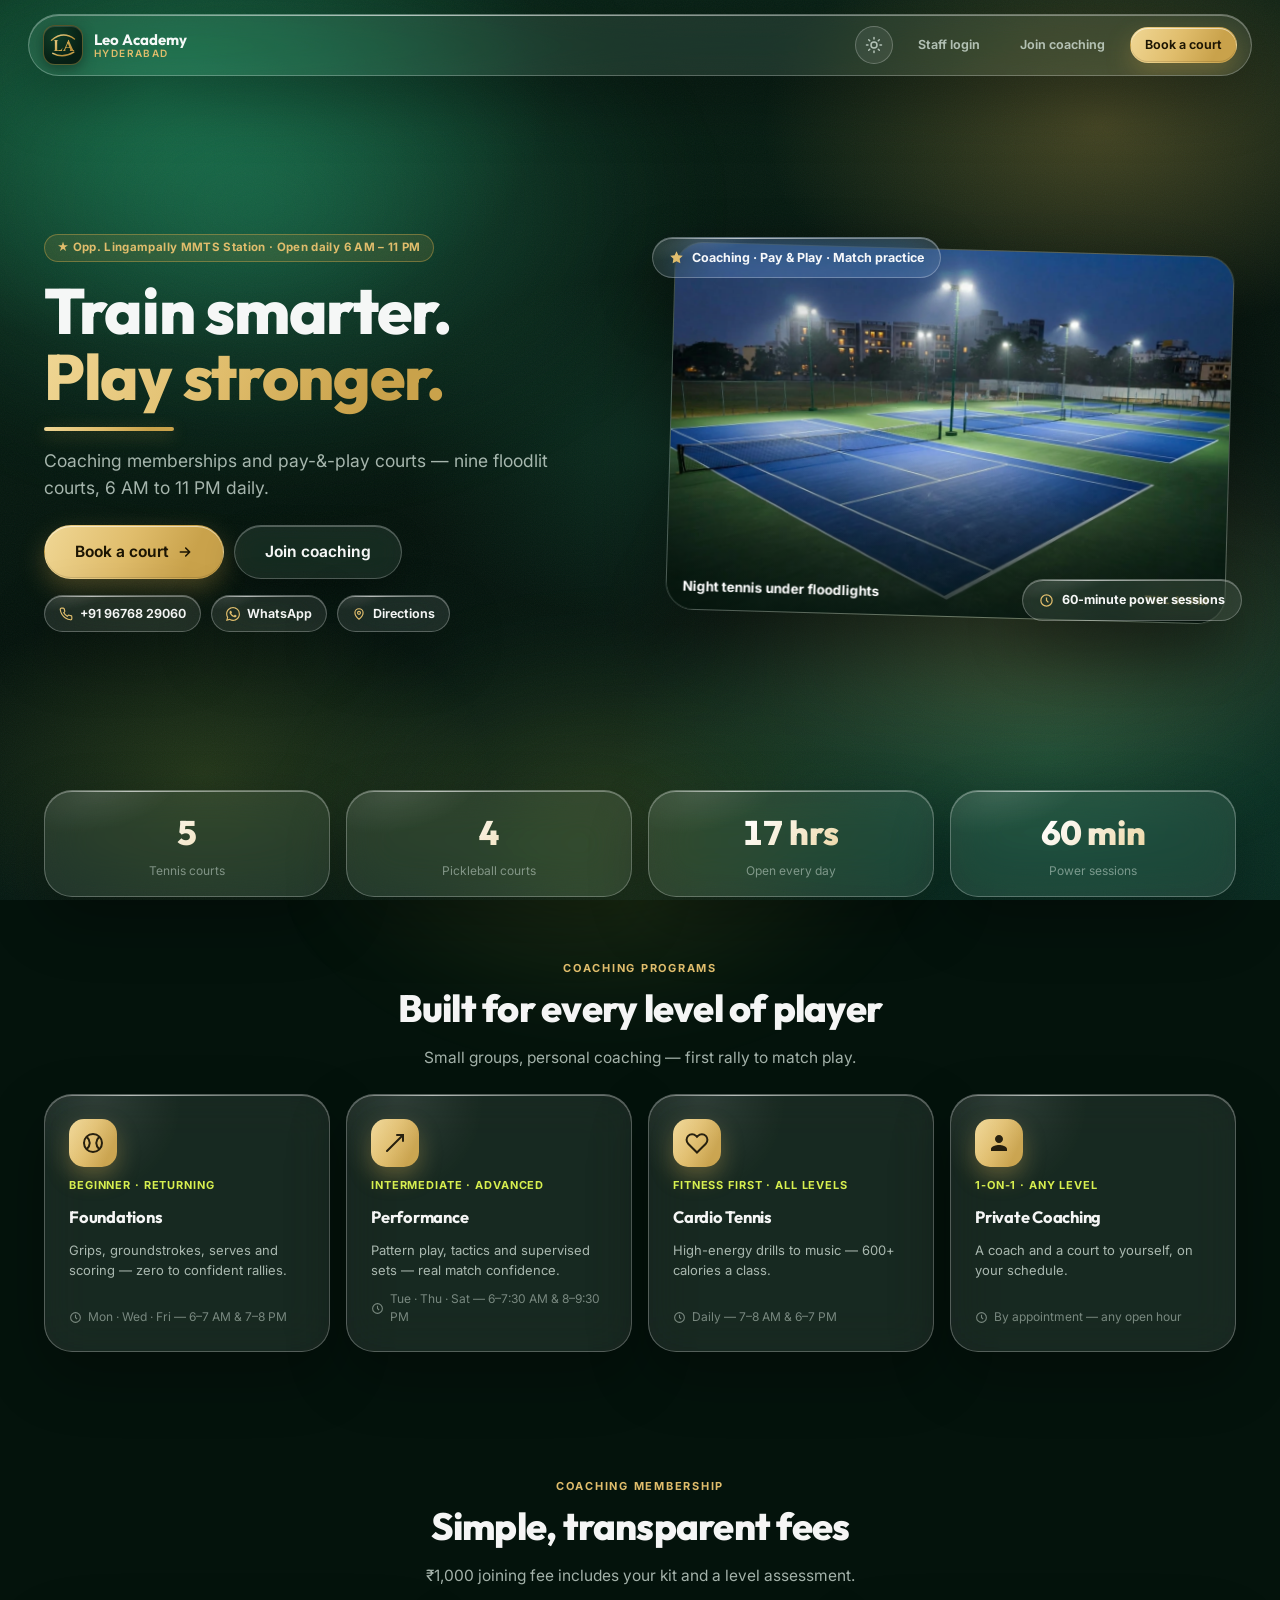
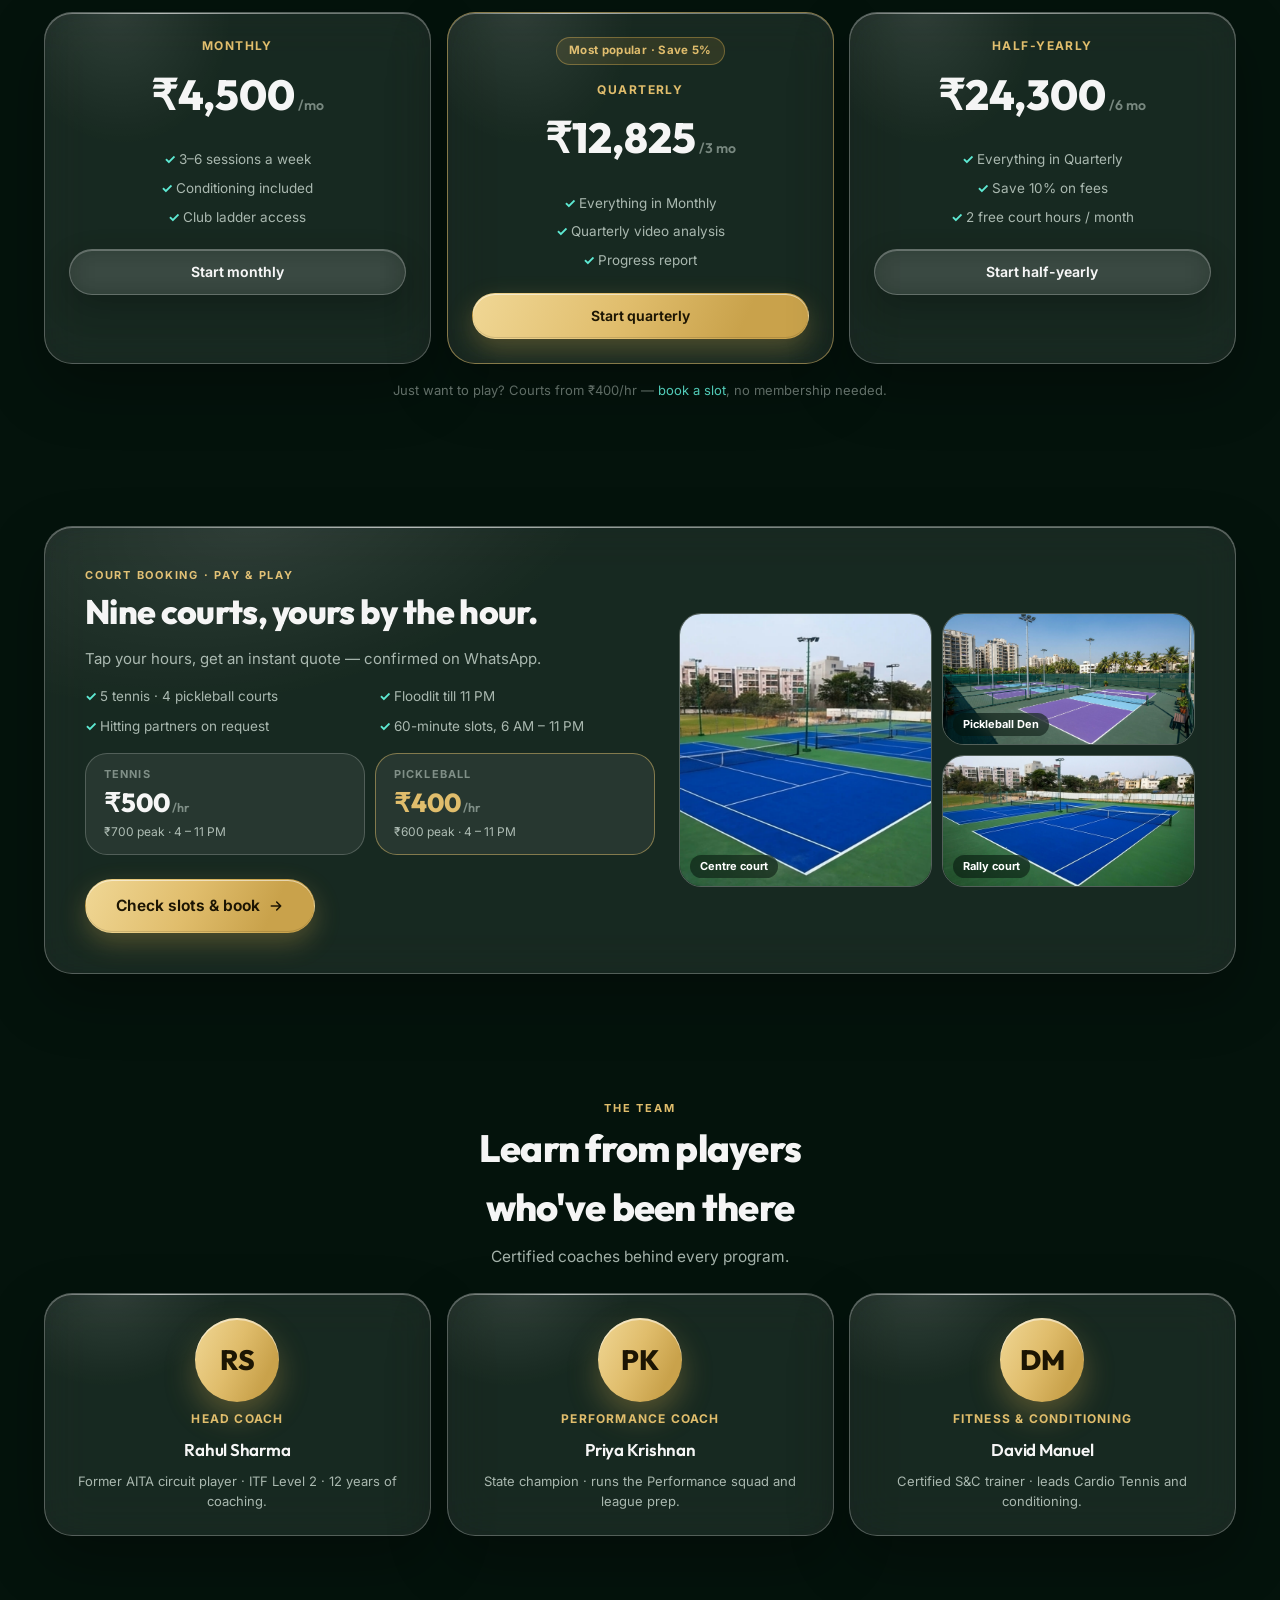
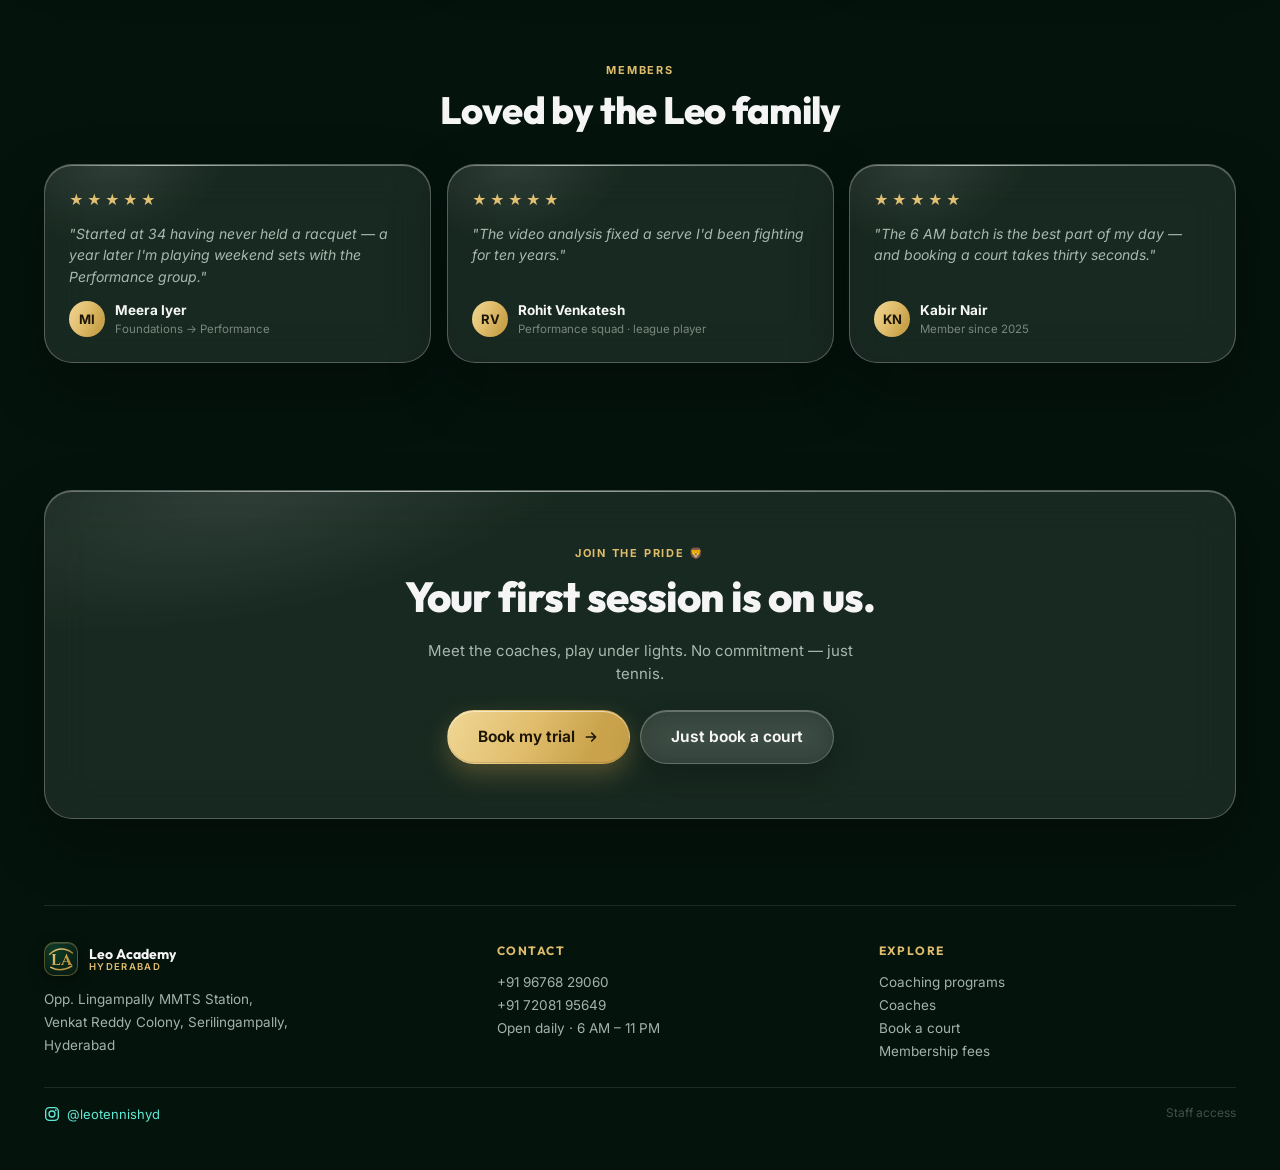
==== index.html @ d70f2a63 "Pay page + table/chip/slot polish + pay links in reminders - NEW pay.html: cross-platform UPI paymen" ====
<!DOCTYPE html>
<html lang="en" data-theme="dark">
<head>
  <meta charset="UTF-8" />
  <meta name="viewport" content="width=device-width, initial-scale=1.0, viewport-fit=cover" />
  <meta name="theme-color" content="#04130c" />
  <title>Leo Academy — Hyderabad | Coaching &amp; Court Booking</title>
  <meta name="description" content="Leo Academy, opposite Lingampally MMTS Station, Hyderabad. Professional coaching, five floodlit tennis courts and four pickleball courts bookable by the hour, open 6 AM to 11 PM daily." />
  <meta property="og:title" content="Leo Academy — Hyderabad" />
  <meta property="og:description" content="Train smarter. Play stronger. Coaching programs and courts by the hour, 6 AM – 11 PM daily." />
  <meta property="og:type" content="website" />
  <meta property="og:image" content="assets/img/courts/court-night.jpg" />
  <link rel="icon" type="image/svg+xml" href="assets/img/favicon.svg" />
  <link rel="preconnect" href="https://fonts.googleapis.com" />
  <link rel="preconnect" href="https://fonts.gstatic.com" crossorigin />
  <link href="https://fonts.googleapis.com/css2?family=Outfit:wght@500;600;700;800&family=Inter:wght@400;500;600;700&family=Cinzel:wght@700&display=swap" rel="stylesheet" />
  <link rel="stylesheet" href="assets/css/glass.css?v=30" />
  <script>
    document.documentElement.dataset.theme = localStorage.getItem("lt-theme") || "dark";
    document.documentElement.classList.add("lt-js");
    if (!matchMedia("(prefers-reduced-motion: reduce)").matches) document.documentElement.classList.add("bwl-loading");
  </script>
  <style>
    .lp { max-width: var(--page-max); margin: 0 auto; padding: 0 var(--gap-4); }

    /* hero */
    .hero { position: relative; display: grid; grid-template-columns: 1.02fr .98fr; gap: var(--gap-4); align-items: center; min-height: 86vh; padding-top: calc(var(--nav-h) + 20px); }
    .hero h1 { font-size: clamp(38px, 5.4vw, 64px); line-height: 1.04; font-weight: 800; letter-spacing: -.02em; }
    .hero h1 .grad { background: var(--gold-grad); -webkit-background-clip: text; background-clip: text; -webkit-text-fill-color: transparent; }
    .hero .lede { color: var(--ink-mid); font-size: clamp(15px, 1.7vw, 17.5px); max-width: 50ch; margin-top: var(--gap-3); }
    .hero-cta { display: flex; gap: var(--gap-2); flex-wrap: wrap; margin-top: var(--gap-4); }
    /* one-tap contact — the venue's number must never be a footer-only affair */
    .hero-contact { display: flex; gap: 10px; flex-wrap: wrap; margin-top: var(--gap-3); }
    .hero-contact .qc { display: inline-flex; align-items: center; gap: 7px; padding: 8px 14px; border-radius: 99px;
      font-size: 12.5px; font-weight: 650; color: var(--ink-hi); }
    .hero-contact .qc svg { width: 14px; height: 14px; color: var(--tx-gold); flex: none; }
    .hero-contact .qc:hover { color: var(--tx-gold); }
    .gold-rule { height: 4px; width: 130px; border-radius: 99px; margin-top: var(--gap-3); background: var(--gold-grad); box-shadow: 0 4px 16px rgba(201,162,75,.4); }

    /* hero photo card */
    .hero > * { min-width: 0; } /* grid items must be allowed to shrink */
    .hero-art { position: relative; display: grid; place-items: center; padding: 20px 0; max-width: 100%; }
    .hero-art .frame { position: relative; width: min(560px, 100%); border-radius: var(--r-xl); overflow: hidden;
      border: 1px solid var(--glass-border); box-shadow: 0 40px 90px rgba(0,0,0,.5), inset 0 1px 0 rgba(255,255,255,.3);
      transform: rotate(1.6deg); animation: floaty 8s ease-in-out infinite; }
    .hero-art .frame img { display: block; width: 100%; aspect-ratio: 16/10.5; object-fit: cover; }
    .hero-art .frame::after { content: ""; position: absolute; inset: 0;
      background: linear-gradient(180deg, rgba(4,19,12,0) 55%, rgba(4,19,12,.72)); pointer-events: none; }
    .hero-art .frame .cap { position: absolute; left: 16px; right: 16px; bottom: 12px; z-index: 1;
      display: flex; justify-content: space-between; gap: 10px; align-items: baseline; }
    .hero-art .frame .cap strong { color: #fff; font-size: 13.5px; }
    .hero-art .frame .cap span { color: rgba(224,189,108,.95); font-size: 11px; font-weight: 700; letter-spacing: .08em; text-transform: uppercase; }
    .hero-art .chiplet { position: absolute; padding: 10px 16px; border-radius: var(--r-pill); font-size: 12.5px; font-weight: 700; color: var(--ink-hi);
      display: flex; align-items: center; gap: 8px; animation: floaty 7s ease-in-out infinite; z-index: 2; }
    .hero-art .chiplet svg { width: 15px; height: 15px; color: var(--tx-gold); flex: none; }
    .hero-art .c1 { top: 2%; left: -2%; animation-delay: -2s; }
    .hero-art .c2 { bottom: 4%; right: -1%; animation-delay: -4.5s; }
    @keyframes floaty { 0%,100% { transform: translateY(0) rotate(1.6deg); } 50% { transform: translateY(-14px) rotate(1.6deg); } }
    .hero-art .chiplet { animation-name: floaty-chip; }
    @keyframes floaty-chip { 0%,100% { transform: translateY(0); } 50% { transform: translateY(-12px); } }


    /* ball-wave load, "window + stream": the page becomes a viewport-sized
       clipping window whose bottom edge rides the wave front, while the
       document pours through it footer-first (JS-driven, no keyframes) */
    .bwl-video { position: fixed; inset: 0; width: 100%; height: 100%; object-fit: cover; z-index: 0; }
    .bwl-page { position: relative; z-index: 1; background: var(--forest-950); }
    :root[data-theme="light"] .bwl-page { background: #dcead9; }
    html:not(.bwl-loading) .bwl-video { display: none; }
    /* the veil is an EXACT copy of the page's ambient gradient (.lt-bg),
       drawn in the same viewport box, that deepens over the whole meltdown —
       so what's behind the fade band converges to the page's real background
       (bright glows included) long before the edge arrives, and the final
       reveal changes nothing the eye can catch */
    .bwl-tint { position: fixed; inset: 0; z-index: 0; pointer-events: none; opacity: 0;
      background:
        radial-gradient(46% 42% at 12% 10%, rgba(24, 130, 84, 0.55), transparent 68%),
        radial-gradient(40% 36% at 86% 14%, rgba(201, 162, 75, 0.32), transparent 66%),
        radial-gradient(48% 44% at 82% 84%, rgba(16, 100, 70, 0.5), transparent 70%),
        radial-gradient(34% 30% at 16% 86%, rgba(215, 239, 79, 0.14), transparent 66%),
        radial-gradient(30% 28% at 52% 50%, rgba(52, 211, 153, 0.14), transparent 70%),
        linear-gradient(165deg, #082517 0%, #04130c 52%, #07211a 100%); }
    :root[data-theme="light"] .bwl-tint {
      background:
        radial-gradient(46% 42% at 12% 10%, rgba(88, 190, 130, 0.55), transparent 68%),
        radial-gradient(40% 36% at 86% 14%, rgba(240, 205, 120, 0.6), transparent 66%),
        radial-gradient(48% 44% at 82% 84%, rgba(120, 200, 150, 0.5), transparent 70%),
        radial-gradient(38% 34% at 16% 86%, rgba(224, 240, 130, 0.45), transparent 66%),
        linear-gradient(165deg, #d8ecd4 0%, #e4efdc 45%, #d5e9d8 100%); }
    html:not(.bwl-loading) .bwl-tint { display: none; }
    /* scroll lock without layout shift: the clamped window is exactly
       viewport-height so there is nothing to scroll, and overflow-y:scroll
       keeps the scrollbar track (and its width) present throughout — the
       page cannot shift left when scrolling unlocks */
    html.bwl-loading { overflow-y: scroll; }
    html.bwl-loading body { overflow: visible; }
    /* the mask is a STATIC double-height gradient: its lower half carries the
       fade band, its upper half is solid. Healing = sliding mask-position
       (GPU-composited, never re-rasterized), so the melt cannot glitch or
       flash while the band brightens. */
    html.bwl-loading .bwl-page {
      height: 100vh; height: 100svh;
      overflow: hidden;
      will-change: transform;
      transform-origin: 50% 0;
      -webkit-mask-image: linear-gradient(to bottom, #000 0%, #000 89%, transparent 100%);
      mask-image: linear-gradient(to bottom, #000 0%, #000 89%, transparent 100%);
      -webkit-mask-size: 100% 200%;
      mask-size: 100% 200%;
      -webkit-mask-position: 0 100%;
      mask-position: 0 100%;
      -webkit-mask-repeat: no-repeat;
      mask-repeat: no-repeat;
    }
    html.bwl-loading .bwl-inner { will-change: transform; }
    /* the ambient gradient rides inside the window (not the stream) so it is
       viewport-sized during the ride and pixel-identical after settle */
    html.bwl-loading .lt-bg { position: absolute; inset: 0; }

    /* fact strip (in hero flow) */
    .facts { display: grid; grid-template-columns: repeat(4, 1fr); gap: var(--gap-3); margin-top: var(--gap-3); }
    .fact { text-align: center; padding: var(--gap-3); }
    .fact .v { font-family: var(--font-display); font-weight: 800; font-size: clamp(24px, 3vw, 34px);
      background: var(--stat-grad); -webkit-background-clip: text; background-clip: text; -webkit-text-fill-color: transparent; }
    .fact .l { font-size: 12px; color: var(--ink-low); margin-top: 2px; }

    /* sections */
    .sec { padding: clamp(44px, 7vh, 84px) 0; }
    .sec-h { text-align: center; max-width: 62ch; margin: 0 auto var(--gap-4); }
    .sec-h h2 { font-size: clamp(26px, 3.4vw, 38px); font-weight: 800; letter-spacing: -.02em; }
    .sec-h p { color: var(--ink-mid); font-size: 15.5px; margin-top: 8px; }

    /* programs */
    .prog { display: grid; grid-template-columns: repeat(4, 1fr); gap: var(--gap-3); }
    .prog-c { padding: var(--gap-4); display: flex; flex-direction: column; gap: 10px; }
    .prog-c .ic { width: 48px; height: 48px; border-radius: 15px; display: grid; place-items: center; color: #1c1503;
      background: var(--gold-grad); box-shadow: 0 10px 22px rgba(201,162,75,.35); }
    .prog-c .ic svg { width: 24px; height: 24px; }
    .prog-c h3 { font-size: 16.5px; font-weight: 700; }
    .prog-c .lvl { font-size: 11px; font-weight: 700; letter-spacing: .08em; text-transform: uppercase; color: var(--tx-optic); }
    .prog-c p { font-size: 13px; color: var(--ink-mid); flex: 1; }
    .prog-c .tm { font-size: 12px; color: var(--ink-low); display: flex; align-items: center; gap: 6px; }
    .prog-c .tm svg { width: 13px; height: 13px; flex: none; }

    /* courts band */
    .court-band { padding: clamp(26px, 4vw, 40px); }
    .cb-grid { display: grid; grid-template-columns: 1.05fr .95fr; gap: var(--gap-4); align-items: center; }
    .court-band h2 { font-size: clamp(24px, 3.2vw, 34px); font-weight: 800; letter-spacing: -.02em; }
    .court-band .sub { color: var(--ink-mid); margin-top: 8px; max-width: 52ch; }
    .cb-ticks { list-style: none; margin: var(--gap-3) 0 0; padding: 0; display: grid; grid-template-columns: 1fr 1fr; gap: 9px 18px; font-size: 13.5px; color: var(--ink-mid); }
    .cb-ticks li::before { content: "✓  "; color: var(--tx-green); font-weight: 700; }
    .rate-cards { display: grid; grid-template-columns: 1fr 1fr; gap: var(--gap-2); margin-top: var(--gap-3); }
    .rate-c { padding: 12px 18px; border-radius: var(--r-lg); border: 1px solid var(--tile-border); background: var(--tile-bg); }
    .rate-c .rc-l { font-size: 11px; font-weight: 700; letter-spacing: .1em; text-transform: uppercase; color: var(--ink-low); }
    .rate-c .rc-v { font-family: var(--font-display); font-size: 26px; font-weight: 800; color: var(--ink-hi); }
    .rate-c .rc-v small { font-size: 12.5px; font-weight: 600; color: var(--ink-low); }
    .rate-c .rc-t { font-size: 12px; color: var(--ink-mid); }
    .rate-c.peak { border-color: rgba(224,189,108,.5); }
    .rate-c.peak .rc-v { color: var(--tx-gold); }

    .cb-photos { display: grid; grid-template-columns: 1fr 1fr; grid-auto-rows: 132px; gap: var(--gap-2); }
    .cb-photos a { position: relative; border-radius: var(--r-lg); overflow: hidden; border: 1px solid var(--glass-border); display: block; }
    .cb-photos a img { width: 100%; height: 100%; object-fit: cover; display: block; transform: scale(1.01); transition: transform .6s ease; }
    .cb-photos a:hover img { transform: scale(1.07); }
    .cb-photos a:first-child { grid-row: span 2; }
    .cb-photos a .tag { position: absolute; left: 10px; bottom: 8px; z-index: 1; color: #fff; font-size: 11px; font-weight: 700;
      padding: 3px 10px; border-radius: 99px; background: rgba(4,19,12,.55); -webkit-backdrop-filter: blur(8px); backdrop-filter: blur(8px); }

    /* coaches */
    .coach { display: grid; grid-template-columns: repeat(3, 1fr); gap: var(--gap-3); }
    .coach-c { padding: var(--gap-4); text-align: center; display: flex; flex-direction: column; align-items: center; gap: 8px; }
    .coach-c .avatar { width: 84px; height: 84px; border-radius: 50%; display: grid; place-items: center;
      font-family: var(--font-display); font-size: 28px; font-weight: 800; color: #1c1503;
      background: var(--gold-grad); box-shadow: 0 14px 30px rgba(201,162,75,.35), inset 0 2px 0 rgba(255,255,255,.5); }
    .coach-c h3 { font-size: 17px; }
    .coach-c .role { font-size: 12px; font-weight: 700; letter-spacing: .1em; text-transform: uppercase; color: var(--tx-gold); }
    .coach-c p { font-size: 13px; color: var(--ink-mid); }

    /* member voices */
    .quotes { display: grid; grid-template-columns: repeat(3, 1fr); gap: var(--gap-3); }
    .quote-c { padding: var(--gap-4); display: flex; flex-direction: column; gap: 12px; }
    .quote-c .stars { color: var(--tx-gold); letter-spacing: 3px; font-size: 14px; }
    .quote-c blockquote { margin: 0; font-size: 14px; color: var(--ink-mid); font-style: italic; flex: 1; }
    .quote-c .who { display: flex; align-items: center; gap: 10px; }
    .quote-c .who .av { width: 36px; height: 36px; border-radius: 50%; display: grid; place-items: center; font-size: 13px; font-weight: 700; color: #1c1503; background: var(--gold-grad); }
    .quote-c .who .nm { font-size: 13.5px; font-weight: 700; color: var(--ink-hi); }
    .quote-c .who .rl { font-size: 11.5px; color: var(--ink-low); }


    /* pricing */
    .price { display: grid; grid-template-columns: repeat(3, 1fr); gap: var(--gap-3); align-items: stretch; }
    .price-c { padding: var(--gap-4); text-align: center; display: flex; flex-direction: column; gap: 6px; }
    .price-c.feature { border-color: rgba(224,189,108,.55); }
    .price-c .plan { font-size: 12px; font-weight: 700; letter-spacing: .12em; text-transform: uppercase; color: var(--tx-gold); }
    .price-c .amt { font-family: var(--font-display); font-size: clamp(32px, 3.4vw, 42px); font-weight: 800; }
    .price-c .amt small { font-size: 14px; font-weight: 600; color: var(--ink-low); }
    .price-c ul { list-style: none; margin: var(--gap-3) 0; padding: 0; display: flex; flex-direction: column; gap: 8px; font-size: 13.5px; color: var(--ink-mid); }
    .price-c ul li::before { content: "✓  "; color: var(--tx-green); font-weight: 700; }
    .price-c .save { align-self: center; }
    .price-note { text-align: center; color: var(--ink-low); font-size: 13px; margin-top: var(--gap-3); }

    /* final cta */
    .cta-card { text-align: center; padding: clamp(36px, 6vh, 64px) var(--gap-4); }
    .cta-card h2 { font-size: clamp(26px, 3.8vw, 42px); font-weight: 800; letter-spacing: -.02em; }
    .cta-card p { color: var(--ink-mid); margin: 10px auto var(--gap-4); max-width: 48ch; }

    /* footer */
    .lp-foot { padding: var(--gap-5) 0 calc(var(--gap-5) + 10px); border-top: 1px solid var(--line); margin-top: var(--gap-4); }
    .foot-grid { display: grid; grid-template-columns: 1.2fr 1fr 1fr; gap: var(--gap-4); }
    .foot-grid h4 { font-size: 12px; font-weight: 700; letter-spacing: .12em; text-transform: uppercase; color: var(--tx-gold); margin-bottom: 10px; }
    .foot-grid p, .foot-grid a { font-size: 13.5px; color: var(--ink-mid); display: block; line-height: 1.7; }
    .foot-grid a:hover { color: var(--tx-gold); }
    .foot-base { display: flex; justify-content: space-between; gap: var(--gap-3); flex-wrap: wrap; align-items: center; margin-top: var(--gap-4); padding-top: var(--gap-3); border-top: 1px solid var(--line); }
    .foot-base .ig { display: inline-flex; align-items: center; gap: 7px; font-size: 13px; }
    .foot-base .ig svg { width: 16px; height: 16px; }
    .foot-base .staff { color: var(--ink-faint); font-size: 12px; }
    .foot-base .staff:hover { color: var(--tx-gold); }

    @media (max-width: 719px) {
      .hero { grid-template-columns: 1fr; min-height: auto; text-align: center; gap: var(--gap-3); padding-bottom: var(--gap-3); }
      .hero .lede { margin-left: auto; margin-right: auto; }
      .gold-rule { margin-left: auto; margin-right: auto; }
      .hero-cta { justify-content: center; }
      .hero-contact { justify-content: center; }
      .hero-art { order: -1; }
      /* the 1.6deg tilt overflows the viewport edge-to-edge on phones —
         keep the card straight there (float without rotation) */
      .hero-art .frame { transform: none; animation-name: floaty-chip; }
      .hero .pill { white-space: normal; line-height: 1.5; }
      .hero-art .c1 { left: 2%; } .hero-art .c2 { right: 2%; }
      .facts, .prog { grid-template-columns: repeat(2, 1fr); }
      .cb-grid { grid-template-columns: 1fr; }
      .price, .coach, .quotes { grid-template-columns: 1fr; }
      .foot-grid { grid-template-columns: 1fr; gap: var(--gap-3); }
    }
    @media (max-width: 640px) { .hero-art .chiplet { display: none; } }
    /* phones: program tiles become one-per-row list cards (icon left, copy
       right) — four narrow columns of wrapped text read terribly at 375px */
    @media (max-width: 699px) {
      .prog { grid-template-columns: 1fr; }
      .prog-c { display: grid; grid-template-columns: 46px 1fr; column-gap: 14px; row-gap: 3px; padding: 16px 18px; }
      .prog-c .ic { grid-row: 1 / span 2; width: 46px; height: 46px; border-radius: 13px; margin-top: 3px; }
      .prog-c .ic svg { width: 22px; height: 22px; }
      .prog-c .lvl, .prog-c h3, .prog-c p, .prog-c .tm { grid-column: 2; }
      .prog-c p { margin-top: 3px; }
    }
    @media (max-width: 520px) { .nav-brand .t span { display: none; } .cb-ticks { grid-template-columns: 1fr; } }
  </style>
</head>
<body>
  <video class="bwl-video" id="bwlVideo" muted playsinline autoplay preload="auto"
         src="assets/video/hero2.mp4" aria-hidden="true"></video>
  <div class="bwl-tint" id="bwlTint" aria-hidden="true"></div>

  <!-- top nav -->
  <nav class="lt-nav glass">
    <a class="nav-brand" href="index.html">
      <span class="mark" data-logo="30"></span>
      <span class="t"><strong>Leo Academy</strong><span>Hyderabad</span></span>
    </a>
    <div class="nav-actions">
      <button type="button" class="theme-toggle"></button>
      <a class="btn btn-icon btn-glass only-mobile" href="login.html" aria-label="Staff login" title="Staff login">
        <svg viewBox="0 0 24 24" fill="none" stroke="currentColor" stroke-width="2" stroke-linecap="round"><circle cx="12" cy="8" r="4"/><path d="M4 21c0-4 3.6-6 8-6s8 2 8 6"/></svg>
      </a>
      <a class="btn btn-ghost btn-sm hide-mobile" href="login.html">Staff login</a>
      <a class="btn btn-ghost btn-sm hide-mobile" href="admission.html">Join coaching</a>
      <a class="btn btn-primary btn-sm" href="booking.html">Book a court</a>
    </div>
  </nav>

  <div class="bwl-page" id="bwlPage">
  <div class="lt-bg" aria-hidden="true"></div>
  <div class="bwl-inner" id="bwlInner">


  <!-- hero -->
  <header class="lp">
    <div class="hero">
      <div class="lt-court-scene" aria-hidden="true">
        <span class="tb tb1"></span><span class="tb tb2"></span><span class="tb tb3"></span>
      </div>

      <div>
        <span class="pill gold">★ Opp. Lingampally MMTS Station · Open daily 6 AM – 11 PM</span>
        <h1 class="mt-3">Train smarter.<br /><span class="grad">Play stronger.</span></h1>
        <div class="gold-rule"></div>
        <p class="lede">Coaching memberships and pay-&amp;-play courts — nine floodlit courts, 6 AM to 11 PM daily.</p>
        <div class="hero-cta">
          <a class="btn btn-primary btn-lg" href="booking.html">Book a court
            <svg viewBox="0 0 24 24" fill="none" stroke="currentColor" stroke-width="2.4" stroke-linecap="round" stroke-linejoin="round"><path d="M5 12h14M13 6l6 6-6 6"/></svg>
          </a>
          <a class="btn btn-glass btn-lg" href="admission.html">Join coaching</a>
        </div>
        <div class="hero-contact">
          <a class="qc glass" href="tel:+919676829060">
            <svg viewBox="0 0 24 24" fill="none" stroke="currentColor" stroke-width="2" stroke-linecap="round" stroke-linejoin="round"><path d="M22 16.92v3a2 2 0 0 1-2.18 2 19.79 19.79 0 0 1-8.63-3.07 19.5 19.5 0 0 1-6-6 19.79 19.79 0 0 1-3.07-8.67A2 2 0 0 1 4.11 2h3a2 2 0 0 1 2 1.72c.127.96.361 1.903.7 2.81a2 2 0 0 1-.45 2.11L8.09 9.91a16 16 0 0 0 6 6l1.27-1.27a2 2 0 0 1 2.11-.45c.907.339 1.85.573 2.81.7A2 2 0 0 1 22 16.92z"/></svg>
            +91 96768 29060</a>
          <a class="qc glass" href="https://wa.me/919676829060" target="_blank" rel="noopener">
            <svg viewBox="0 0 24 24" fill="currentColor"><path d="M17.472 14.382c-.297-.149-1.758-.867-2.03-.967-.273-.099-.471-.148-.67.15-.197.297-.767.966-.94 1.164-.173.199-.347.223-.644.075-.297-.15-1.255-.463-2.39-1.475-.883-.788-1.48-1.761-1.653-2.059-.173-.297-.018-.458.13-.606.134-.133.297-.347.446-.52.149-.174.198-.298.297-.497.1-.198.05-.371-.025-.52-.075-.149-.669-1.612-.916-2.207-.242-.579-.487-.5-.669-.51-.173-.008-.371-.01-.57-.01-.198 0-.52.074-.792.372-.272.297-1.04 1.016-1.04 2.479 0 1.462 1.065 2.875 1.213 3.074.149.198 2.096 3.2 5.077 4.487.709.306 1.262.489 1.694.625.712.227 1.36.195 1.871.118.571-.085 1.758-.719 2.006-1.413.248-.694.248-1.289.173-1.413-.074-.124-.272-.198-.57-.347m-5.421 7.403h-.004a9.87 9.87 0 0 1-5.031-1.378l-.361-.214-3.741.982.998-3.648-.235-.374a9.86 9.86 0 0 1-1.51-5.26c.001-5.45 4.436-9.884 9.888-9.884 2.64 0 5.122 1.03 6.988 2.898a9.825 9.825 0 0 1 2.893 6.994c-.003 5.45-4.437 9.884-9.885 9.884m8.413-18.297A11.815 11.815 0 0 0 12.05 0C5.495 0 .16 5.335.157 11.892c0 2.096.547 4.142 1.588 5.945L.057 24l6.305-1.654a11.882 11.882 0 0 0 5.683 1.448h.005c6.554 0 11.89-5.335 11.893-11.893a11.821 11.821 0 0 0-3.48-8.413"/></svg>
            WhatsApp</a>
          <a class="qc glass" href="https://share.google/fY7iNBpAexMRlLQby" target="_blank" rel="noopener">
            <svg viewBox="0 0 24 24" fill="none" stroke="currentColor" stroke-width="2" stroke-linecap="round" stroke-linejoin="round"><path d="M12 21s-7-5.1-7-11a7 7 0 1 1 14 0c0 5.9-7 11-7 11z"/><circle cx="12" cy="10" r="2.5"/></svg>
            Directions</a>
        </div>
      </div>

      <div class="hero-art">
        <div class="frame">
          <img src="assets/img/courts/court-night.jpg" alt="Leo Academy courts under floodlights at night" />
          <div class="cap"><strong>Night tennis under floodlights</strong><span>Till 11 PM</span></div>
        </div>
        <div class="chiplet glass c1"><svg viewBox="0 0 24 24" fill="currentColor"><path d="M12 2 15 8.5 22 9.3 17 14l1.2 7L12 17.8 5.8 21 7 14 2 9.3 9 8.5z"/></svg>Coaching · Pay &amp; Play · Match practice</div>
        <div class="chiplet glass c2"><svg viewBox="0 0 24 24" fill="none" stroke="currentColor" stroke-width="2"><circle cx="12" cy="12" r="9"/><path d="M12 7v5l3 3"/></svg>60-minute power sessions</div>
      </div>
    </div>

    <!-- facts -->
    <div class="facts">
      <div class="glass glass-hover fact reveal"><div class="v num" data-countup="5">0</div><div class="l">Tennis courts</div></div>
      <div class="glass glass-hover fact reveal d1"><div class="v num" data-countup="4">0</div><div class="l">Pickleball courts</div></div>
      <div class="glass glass-hover fact reveal d2"><div class="v num" data-countup="17" data-suffix=" hrs">0</div><div class="l">Open every day</div></div>
      <div class="glass glass-hover fact reveal d3"><div class="v num" data-countup="60" data-suffix=" min">0</div><div class="l">Power sessions</div></div>
    </div>
  </header>

  <main class="lp">
    <!-- programs -->
    <section class="sec" id="programs">
      <div class="sec-h reveal">
        <div class="kicker">Coaching Programs</div>
        <h2>Built for every level of player</h2>
        <p>Small groups, personal coaching — first rally to match play.</p>
      </div>
      <div class="prog">
        <div class="glass glass-hover prog-c reveal">
          <div class="ic"><svg viewBox="0 0 24 24" fill="currentColor"><circle cx="12" cy="12" r="9" fill="none" stroke="currentColor" stroke-width="2"/><path d="M5.5 5.5 Q 12 12 5.5 18.5 M18.5 5.5 Q 12 12 18.5 18.5" fill="none" stroke="currentColor" stroke-width="2"/></svg></div>
          <div class="lvl">Beginner · returning</div>
          <h3>Foundations</h3>
          <p>Grips, groundstrokes, serves and scoring — zero to confident rallies.</p>
          <div class="tm"><svg viewBox="0 0 24 24" fill="none" stroke="currentColor" stroke-width="2"><circle cx="12" cy="12" r="9"/><path d="M12 7v5l3 3"/></svg>Mon · Wed · Fri — 6–7 AM &amp; 7–8 PM</div>
        </div>
        <div class="glass glass-hover prog-c reveal d1">
          <div class="ic"><svg viewBox="0 0 24 24" fill="none" stroke="currentColor" stroke-width="2" stroke-linecap="round"><path d="M4 20 L20 4 M14 4 h6 v6"/></svg></div>
          <div class="lvl">Intermediate · advanced</div>
          <h3>Performance</h3>
          <p>Pattern play, tactics and supervised sets — real match confidence.</p>
          <div class="tm"><svg viewBox="0 0 24 24" fill="none" stroke="currentColor" stroke-width="2"><circle cx="12" cy="12" r="9"/><path d="M12 7v5l3 3"/></svg>Tue · Thu · Sat — 6–7:30 AM &amp; 8–9:30 PM</div>
        </div>
        <div class="glass glass-hover prog-c reveal d2">
          <div class="ic"><svg viewBox="0 0 24 24" fill="none" stroke="currentColor" stroke-width="2" stroke-linecap="round"><path d="M20.8 12.7 12 21.5l-8.8-8.8a5.5 5.5 0 0 1 7.8-7.8l1 1 1-1a5.5 5.5 0 0 1 7.8 7.8z"/></svg></div>
          <div class="lvl">Fitness first · all levels</div>
          <h3>Cardio Tennis</h3>
          <p>High-energy drills to music — 600+ calories a class.</p>
          <div class="tm"><svg viewBox="0 0 24 24" fill="none" stroke="currentColor" stroke-width="2"><circle cx="12" cy="12" r="9"/><path d="M12 7v5l3 3"/></svg>Daily — 7–8 AM &amp; 6–7 PM</div>
        </div>
        <div class="glass glass-hover prog-c reveal d3">
          <div class="ic"><svg viewBox="0 0 24 24" fill="currentColor"><path d="M12 12c2.21 0 4-1.79 4-4s-1.79-4-4-4-4 1.79-4 4 1.79 4 4 4zm0 2c-2.67 0-8 1.34-8 4v2h16v-2c0-2.66-5.33-4-8-4z"/></svg></div>
          <div class="lvl">1-on-1 · any level</div>
          <h3>Private Coaching</h3>
          <p>A coach and a court to yourself, on your schedule.</p>
          <div class="tm"><svg viewBox="0 0 24 24" fill="none" stroke="currentColor" stroke-width="2"><circle cx="12" cy="12" r="9"/><path d="M12 7v5l3 3"/></svg>By appointment — any open hour</div>
        </div>
      </div>
    </section>

    <!-- pricing -->
    <section class="sec" id="fees">
      <div class="sec-h reveal">
        <div class="kicker">Coaching Membership</div>
        <h2>Simple, transparent fees</h2>
        <p>₹1,000 joining fee includes your kit and a level assessment.</p>
      </div>
      <div class="price">
        <div class="glass glass-hover price-c reveal">
          <div class="plan">Monthly</div>
          <div class="amt">₹4,500<small> /mo</small></div>
          <ul><li>3–6 sessions a week</li><li>Conditioning included</li><li>Club ladder access</li></ul>
          <a class="btn btn-glass" href="admission.html">Start monthly</a>
        </div>
        <div class="glass glass-hover price-c feature reveal d1">
          <span class="pill gold save">Most popular · Save 5%</span>
          <div class="plan mt-2">Quarterly</div>
          <div class="amt">₹12,825<small> /3 mo</small></div>
          <ul><li>Everything in Monthly</li><li>Quarterly video analysis</li><li>Progress report</li></ul>
          <a class="btn btn-primary" href="admission.html">Start quarterly</a>
        </div>
        <div class="glass glass-hover price-c reveal d2">
          <div class="plan">Half-yearly</div>
          <div class="amt">₹24,300<small> /6 mo</small></div>
          <ul><li>Everything in Quarterly</li><li>Save 10% on fees</li><li>2 free court hours / month</li></ul>
          <a class="btn btn-glass" href="admission.html">Start half-yearly</a>
        </div>
      </div>
      <p class="price-note">Just want to play? Courts from ₹400/hr — <a href="booking.html">book a slot</a>, no membership needed.</p>
    </section>

    <!-- courts + booking -->
    <section class="sec" id="courts">
      <div class="glass court-band reveal">
        <div class="cb-grid">
          <div>
            <div class="kicker">Court Booking · Pay &amp; Play</div>
            <h2>Nine courts, yours by the hour.</h2>
            <p class="sub">Tap your hours, get an instant quote — confirmed on WhatsApp.</p>
            <ul class="cb-ticks">
              <li>5 tennis · 4 pickleball courts</li>
              <li>Floodlit till 11 PM</li>
              <li>Hitting partners on request</li>
              <li>60-minute slots, 6 AM – 11 PM</li>
            </ul>
            <div class="rate-cards">
              <div class="rate-c"><div class="rc-l">Tennis</div><div class="rc-v">₹500<small> /hr</small></div><div class="rc-t">₹700 peak · 4 – 11 PM</div></div>
              <div class="rate-c peak"><div class="rc-l">Pickleball</div><div class="rc-v">₹400<small> /hr</small></div><div class="rc-t">₹600 peak · 4 – 11 PM</div></div>
            </div>
            <div class="hero-cta">
              <a class="btn btn-primary btn-lg" href="booking.html">Check slots &amp; book
                <svg viewBox="0 0 24 24" fill="none" stroke="currentColor" stroke-width="2.4" stroke-linecap="round" stroke-linejoin="round"><path d="M5 12h14M13 6l6 6-6 6"/></svg>
              </a>
            </div>
          </div>
          <div class="cb-photos" aria-label="Court photos">
            <a href="booking.html"><img src="assets/img/courts/court-1.jpg" alt="Centre court at Leo Academy" loading="lazy" /><span class="tag">Centre court</span></a>
            <a href="booking.html"><img src="assets/img/courts/pickle-1.jpg" alt="Pickleball courts at the Leo Den" loading="lazy" /><span class="tag">Pickleball Den</span></a>
            <a href="booking.html"><img src="assets/img/courts/court-4.jpg" alt="Rally court at Leo Academy" loading="lazy" /><span class="tag">Rally court</span></a>
          </div>
        </div>
      </div>
    </section>

    <!-- coaches -->
    <section class="sec" id="coaches">
      <div class="sec-h reveal">
        <div class="kicker">The Team</div>
        <h2>Learn from players who've been there</h2>
        <p>Certified coaches behind every program.</p>
      </div>
      <div class="coach">
        <div class="glass glass-hover coach-c reveal">
          <div class="avatar">RS</div>
          <div class="role">Head Coach</div>
          <h3>Rahul Sharma</h3>
          <p>Former AITA circuit player · ITF Level 2 · 12 years of coaching.</p>
        </div>
        <div class="glass glass-hover coach-c reveal d1">
          <div class="avatar">PK</div>
          <div class="role">Performance Coach</div>
          <h3>Priya Krishnan</h3>
          <p>State champion · runs the Performance squad and league prep.</p>
        </div>
        <div class="glass glass-hover coach-c reveal d2">
          <div class="avatar">DM</div>
          <div class="role">Fitness &amp; Conditioning</div>
          <h3>David Manuel</h3>
          <p>Certified S&amp;C trainer · leads Cardio Tennis and conditioning.</p>
        </div>
      </div>
    </section>

    <!-- member voices -->
    <section class="sec" id="members">
      <div class="sec-h reveal">
        <div class="kicker">Members</div>
        <h2>Loved by the Leo family</h2>
      </div>
      <div class="quotes">
        <div class="glass glass-hover quote-c reveal">
          <div class="stars">★★★★★</div>
          <blockquote>"Started at 34 having never held a racquet — a year later I'm playing weekend sets with the Performance group."</blockquote>
          <div class="who"><span class="av">MI</span><div><div class="nm">Meera Iyer</div><div class="rl">Foundations → Performance</div></div></div>
        </div>
        <div class="glass glass-hover quote-c reveal d1">
          <div class="stars">★★★★★</div>
          <blockquote>"The video analysis fixed a serve I'd been fighting for ten years."</blockquote>
          <div class="who"><span class="av">RV</span><div><div class="nm">Rohit Venkatesh</div><div class="rl">Performance squad · league player</div></div></div>
        </div>
        <div class="glass glass-hover quote-c reveal d2">
          <div class="stars">★★★★★</div>
          <blockquote>"The 6 AM batch is the best part of my day — and booking a court takes thirty seconds."</blockquote>
          <div class="who"><span class="av">KN</span><div><div class="nm">Kabir Nair</div><div class="rl">Member since 2025</div></div></div>
        </div>
      </div>
    </section>

    <!-- final CTA -->
    <section class="sec">
      <div class="glass cta-card reveal">
        <div class="kicker">Join the pride 🦁</div>
        <h2>Your first session is on us.</h2>
        <p>Meet the coaches, play under lights. No commitment — just tennis.</p>
        <div class="flex" style="justify-content:center; flex-wrap:wrap;">
          <a class="btn btn-primary btn-lg" href="admission.html">Book my trial
            <svg viewBox="0 0 24 24" fill="none" stroke="currentColor" stroke-width="2.4" stroke-linecap="round" stroke-linejoin="round"><path d="M5 12h14M13 6l6 6-6 6"/></svg>
          </a>
          <a class="btn btn-glass btn-lg" href="booking.html">Just book a court</a>
        </div>
      </div>
    </section>

    <!-- footer -->
    <footer class="lp-foot">
      <div class="foot-grid">
        <div>
          <div class="nav-brand" style="margin-bottom: 12px;">
            <span class="mark" data-logo="26" style="width:34px;height:34px;display:grid;place-items:center;border-radius:10px;background:radial-gradient(circle at 32% 24%, #0f3d27, var(--forest-900) 70%);border:1px solid rgba(201,162,75,.4);"></span>
            <span class="t"><strong style="font-size:14px;">Leo Academy</strong><span style="font-size:9.5px;">Hyderabad</span></span>
          </div>
          <p>Opp. Lingampally MMTS Station,<br />Venkat Reddy Colony, Serilingampally,<br />Hyderabad</p>
        </div>
        <div>
          <h4>Contact</h4>
          <a href="tel:+919676829060">+91 96768 29060</a>
          <a href="tel:+917208195649">+91 72081 95649</a>
          <p>Open daily · 6 AM – 11 PM</p>
        </div>
        <div>
          <h4>Explore</h4>
          <a href="#programs">Coaching programs</a>
          <a href="#coaches">Coaches</a>
          <a href="booking.html">Book a court</a>
          <a href="#fees">Membership fees</a>
        </div>
      </div>
      <div class="foot-base">
        <a class="ig" href="https://www.instagram.com/leotennishyd/" target="_blank" rel="noopener">
          <svg viewBox="0 0 24 24" fill="none" stroke="currentColor" stroke-width="2"><rect x="2.5" y="2.5" width="19" height="19" rx="5.5"/><circle cx="12" cy="12" r="4.5"/><circle cx="17.8" cy="6.2" r="1.3" fill="currentColor" stroke="none"/></svg>
          @leotennishyd
        </a>
        <a class="staff" href="login.html">Staff access</a>
      </div>
    </footer>
  </main>

  </div><!-- /.bwl-inner -->
  </div><!-- /.bwl-page -->

  <script>
    /* Ball-wave page load — "window + stream".
       The .bwl-page window (100svh, clipped, soft-faded bottom edge) rides
       the wave front of assets/video/hero2.mp4; inside it the .bwl-inner
       stream pours the whole document through footer-first, so the END of
       the page sits on the balls at frame one and the hero lands last —
       no long scroll-past. Everything is computed per-frame from
       video.currentTime (rAF, never CSS keyframes).
       Tuning knobs: T_WAVE (wave front hits frame bottom = landing), BAND
       (ball band kept visible below the fade), STREAM_MAX (0 = pour the
       full document; e.g. 2.5 = only the last 2.5 screens), MELT_MS (how slowly
       the page's soft edge swallows the ball band after the halt), PARK
       (content stops this many s before the balls finish landing),
       GESTURE_MELT_MS (meltdown speed when the user scrolls).
       Debug: ?bwlslow=0.25 plays the whole ride in slow motion. */
    (function () {
      var docEl = document.documentElement;
      var win = document.getElementById("bwlPage");   // the window
      var inner = document.getElementById("bwlInner"); // the stream
      var video = document.getElementById("bwlVideo");
      var tint = document.getElementById("bwlTint");
      var done = false, started = false, driving = false, fallbackT0 = null, raf = 0;
      var tailBase = null, tailStart = 0; // wall-clock tail after the video ends
      var epStarted = false, holdTimer = 0, fadeTimer = 0;

      function cleanup() {
        if (done) return;
        done = true;
        cancelAnimationFrame(raf);
        clearTimeout(holdTimer);
        clearTimeout(fadeTimer);
        if (typeof removeGestures === "function") removeGestures();
        docEl.classList.remove("bwl-loading"); // drops height clamp, overflow, mask
        win.style.transform = "";
        win.style.transition = "";
        win.style.webkitMaskPosition = "";
        win.style.maskPosition = "";
        inner.style.transform = "";
        scrollTo(0, 0);
        if (video) { try { video.pause(); } catch (e) {} if (video.parentNode) video.remove(); }
        if (tint && tint.parentNode) tint.remove();
      }

      var skip = new URLSearchParams(location.search).has("bwlskip");
      if (skip || !win || !inner || !video || matchMedia("(prefers-reduced-motion: reduce)").matches) {
        docEl.classList.remove("bwl-loading");
        if (video && video.parentNode) video.remove();
        return;
      }

      var CFG = {
        V_OFFSET: 0.8,  // s — footage trimmed by this much; keeps knobs in original-video time
        T_WAVE: 3.7,    // s — wave front reaches frame bottom = the window lands
        BASE: 0.06,     // front starts at 6% of viewport height
        SPAN: 0.94,
        BAND: 0.14,     // ball band kept visible below the fade (fraction of vh)
        STREAM_MAX: 0,  // screens of content to pour; 0 = whole document
        HOLD_MS: 0,     // epilogue: meltdown starts as soon as the page lands
        MELT_MS: 8500,  // epilogue: the page's soft edge swallows the ball band top-down
        GESTURE_MELT_MS: 350, // remaining meltdown is snapped to this when the user scrolls
        PARK: 0.45,     // s — content parks this long BEFORE the balls finish, so nothing
                        // is still creeping under the navbar at the halt
      };
      var T_LAND = CFG.T_WAVE; // the halt: no bounce, just a long soft deceleration
      var docH = inner.scrollHeight;
      // physics height = the clamped window's real height (100svh). On phones
      // innerHeight includes/excludes the URL bar unpredictably; the window's
      // own box is what the mask and landing geometry are tied to.
      var VH = win.getBoundingClientRect().height || innerHeight;
      function streamSpan() {
        var full = Math.max(docH - VH, 0);
        return CFG.STREAM_MAX > 0 ? Math.min(full, VH * CFG.STREAM_MAX) : full;
      }

      function ease(x) { return x * x * (3 - 2 * x); } // smoothstep (matches the footage)
      function easeArrive(x) { // bus-stop arrival: slow start, fast middle, then a
        // LONG very-slow crawl into the stop (quartic-order tail — the final
        // pixels take a good fraction of the ride, so the halt is imperceptible)
        return 1 - Math.pow(1 - ease(x), 2.2);
      }
      function frontAt(t) { // wave front position in px
        var x = Math.min(Math.max(t / CFG.T_WAVE, 0), 1);
        return VH * (CFG.BASE + CFG.SPAN * ease(x));
      }
      function edgeAt(t) { // window's bottom edge, screen px
        return Math.min(Math.max(frontAt(t) - VH * CFG.BAND, 6), VH);
      }
      function winYAt(t) { // window translateY; halts at exactly 0, no bounce
        if (t >= T_LAND) return 0;
        return edgeAt(t) - VH;
      }
      function innerYAt(t) { // stream translateY; footer first, hero locks at top
        // The content's position ON SCREEN is winY + innerY. The pour ends at
        // t1 with the document top exactly at the viewport top, and from t1 on
        // innerY counter-moves the window (-winY) so the content is FROZEN in
        // the viewport while the wave finishes landing beneath it — no
        // shifting under the navbar at the halt.
        var t1 = T_LAND - CFG.PARK;
        if (t >= t1) return -winYAt(t);
        var span = streamSpan();
        var target = -winYAt(t1); // compensation the freeze phase starts with
        var x = (t - CFG.V_OFFSET) / (t1 - CFG.V_OFFSET);
        return -span + (span + target) * easeArrive(Math.min(Math.max(x, 0), 1));
      }

      // debug: append ?bwlslow=0.25 to watch the ride in slow motion
      var rate = parseFloat(new URLSearchParams(location.search).get("bwlslow")) || 1;
      rate = Math.max(0.1, Math.min(1, rate));
      video.playbackRate = rate;

      function now() { // physics runs in original-footage time
        if (tailBase !== null) return tailBase + ((performance.now() - tailStart) / 1000) * rate;
        if (driving) return video.currentTime + CFG.V_OFFSET;
        return CFG.V_OFFSET + (fallbackT0 ? ((performance.now() - fallbackT0) / 1000) * rate : 0);
      }
      function apply(t) {
        win.style.transform = "translateY(" + winYAt(t) + "px)";
        inner.style.transform = "translateY(" + innerYAt(t) + "px)";
      }
      function frame() {
        if (done) return;
        var t = now();
        if (t >= T_LAND) { apply(T_LAND); epilogue(); return; }
        apply(t);
        raf = requestAnimationFrame(frame);
      }

      /* Staged epilogue: LAND (mask/clip/video kept, footage frozen on its
         settled ball carpet) -> HOLD (balls linger; the user's first scroll
         intent — wheel / touch / arrow keys — starts the melt early, else
         HOLD_MS is the max linger) -> DISSOLVE (only the video fades; the
         strip under the page's fade edge melts into the page color) ->
         CLEANUP. Error/safety paths skip straight to cleanup(). */
      var dissolving = false, hurried = false;
      var MELT_EASE = "cubic-bezier(.45,.05,.35,1)"; // gentle start, gentle end
      function dissolve(ms) {
        if (done || dissolving) return;
        dissolving = true;
        clearTimeout(holdTimer);
        // MELTDOWN, not a fade: the balls never change opacity. The page's
        // soft bottom edge simply advances downward (the window mask heals),
        // swallowing the ball band from its top until it exits the bottom of
        // the screen. When the edge reaches the bottom the page is fully
        // opaque, so removing the video at cleanup changes nothing.
        healMask(ms);
        tintIn(ms);
        fadeTimer = setTimeout(cleanup, ms / rate + 80);
      }
      function tintIn(ms) { // the band converges to the page's exact background
        if (!tint) return;   // over the whole melt — slower than the eye can track
        tint.style.transition = "opacity " + Math.round(ms / rate) + "ms " + MELT_EASE;
        tint.style.opacity = "0.96";
      }
      function healMask(ms) { // slide the fade band off the bottom, in step with the melt
        var d = Math.round(ms / rate) + "ms " + MELT_EASE;
        win.style.transition = "-webkit-mask-position " + d + ", mask-position " + d;
        win.style.webkitMaskPosition = "0 0";
        win.style.maskPosition = "0 0";
      }
      function onGesture(e) {
        if (e.type === "keydown" &&
            ["ArrowDown", "ArrowUp", "PageDown", "PageUp", "Home", "End", " ", "Spacebar"].indexOf(e.key) === -1) return;
        if (!dissolving) { dissolve(CFG.GESTURE_MELT_MS); return; }
        if (hurried || done) return;
        hurried = true;
        // meltdown already running: fast-forward the remaining edge descent
        // so the page unlocks right under their scroll
        var cur = getComputedStyle(win).webkitMaskPosition || getComputedStyle(win).maskPosition;
        win.style.transition = "none";
        win.style.webkitMaskPosition = win.style.maskPosition = cur;
        void win.offsetWidth;
        healMask(CFG.GESTURE_MELT_MS);
        tintIn(CFG.GESTURE_MELT_MS);
        clearTimeout(fadeTimer);
        fadeTimer = setTimeout(cleanup, CFG.GESTURE_MELT_MS / rate + 60);
      }
      function removeGestures() {
        removeEventListener("wheel", onGesture);
        removeEventListener("touchstart", onGesture);
        removeEventListener("keydown", onGesture);
      }
      function epilogue() {
        if (done || epStarted) return;
        epStarted = true;
        addEventListener("wheel", onGesture, { passive: true });
        addEventListener("touchstart", onGesture, { passive: true });
        addEventListener("keydown", onGesture);
        holdTimer = setTimeout(function () { dissolve(CFG.MELT_MS); }, CFG.HOLD_MS / rate);
      }
      function start() { if (started || done) return; started = true; frame(); }

      scrollTo(0, 0);
      apply(CFG.V_OFFSET);

      video.addEventListener("playing", function () { driving = true; fallbackT0 = null; start(); }, { once: true });
      video.addEventListener("ended", function () { // finish the bounce on a wall clock
        if (!done && tailBase === null) { tailBase = video.currentTime + CFG.V_OFFSET; tailStart = performance.now(); }
      });
      video.addEventListener("error", cleanup);
      setTimeout(function () { // autoplay blocked / slow network: internal clock
        if (!driving && !done) { fallbackT0 = performance.now(); start(); }
      }, 1200);
      setTimeout(cleanup, (8000 + CFG.HOLD_MS + CFG.MELT_MS + 1000) / rate); // absolute safety net (covers ride + hold + meltdown)

      function remeasure() { docH = inner.scrollHeight; VH = win.getBoundingClientRect().height || innerHeight; }
      addEventListener("resize", remeasure);
      setTimeout(remeasure, 400); // page grows after first paint (fonts/images)

      var p = video.play();
      if (p && p.catch) p.catch(function () {});
    })();
  </script>

  <script src="assets/js/core.js?v=30"></script>
  <script src="assets/js/cloud.js?v=30"></script>
</body>
</html>
---- assets/css/glass.css ----
/* ============================================================
   LEO TENNIS ACADEMY — LIQUID GLASS DESIGN SYSTEM v1
   Dark-first luxury glass (forest green + metallic gold, from the
   Leo "LA" monogram) with a light "clay morning" override.
   Theme is controlled by <html data-theme="dark|light">.
   ============================================================ */

/* ---------- Design tokens — DARK (default, matches Instagram branding) ---------- */
:root {
  /* Brand constants (theme-independent) */
  --forest-950: #04130c;
  --forest-900: #071f14;
  --forest-800: #0b2a1b;
  --forest-600: #14503a;
  --emerald-400: #34d399;
  --gold-600: #a67e2e;
  --gold-500: #c9a24b;
  --gold-400: #e0bd6c;
  --gold-300: #f0d795;
  --optic-400: #d7ef4f;   /* tennis-ball optic yellow */
  --optic-300: #e7f97e;
  --red-400: #ff6b6b;
  --sky-300: #7dd3fc;

  /* Ink */
  --ink-hi: rgba(255, 255, 255, 0.96);
  --ink-mid: rgba(226, 240, 231, 0.72);
  --ink-low: rgba(226, 240, 231, 0.48);
  --ink-faint: rgba(226, 240, 231, 0.28);

  /* Accent text (readable per theme) */
  --tx-gold: var(--gold-400);
  --tx-green: #5eead4;
  --tx-red: var(--red-400);
  --tx-optic: var(--optic-400);

  /* Glass surfaces — low-opacity fill over a vivid field. Never milky. */
  --glass-bg: rgba(255, 255, 255, 0.09);
  --glass-border: rgba(255, 255, 255, 0.26);
  --glass-blur: 22px;
  --glass-sat: 1.25;
  --glass-shadow:
    0 24px 60px rgba(0, 0, 0, 0.3),
    inset 0 1px 0 rgba(255, 255, 255, 0.32);
  --glass-shadow-soft:
    0 12px 32px rgba(0, 0, 0, 0.22),
    inset 0 1px 0 rgba(255, 255, 255, 0.26);
  --glass-border-hover: rgba(255, 255, 255, 0.48);
  --specular: linear-gradient(90deg, transparent 4%, rgba(255, 255, 255, 0.5) 30%, rgba(255, 255, 255, 0.12) 65%, transparent 96%);
  --corner-glow: rgba(255, 255, 255, 0.1);

  /* Inputs, tiles, lines */
  --input-bg: rgba(255, 255, 255, 0.07);
  --input-bg-focus: rgba(255, 255, 255, 0.13);
  --input-border: rgba(255, 255, 255, 0.2);
  --input-border-hover: rgba(255, 255, 255, 0.38);
  --input-shadow: inset 0 1px 3px rgba(0, 0, 0, 0.22);
  --tile-bg: rgba(255, 255, 255, 0.07);
  --tile-border: rgba(255, 255, 255, 0.2);
  --line: rgba(255, 255, 255, 0.1);
  --row-hover: rgba(255, 255, 255, 0.06);
  --chip-bg: rgba(255, 255, 255, 0.08);
  --chip-border: rgba(255, 255, 255, 0.24);
  --thead-bg: rgba(7, 30, 20, 0.55);
  --pill-bg: rgba(255, 255, 255, 0.08);
  --pill-border: rgba(255, 255, 255, 0.22);
  --dot-border: rgba(255, 255, 255, 0.3);
  --ghost-hover: rgba(255, 255, 255, 0.07);
  --option-bg: var(--forest-800);
  --backdrop: rgba(2, 10, 6, 0.6);
  --toast-bg: linear-gradient(135deg, rgba(14, 44, 30, 0.92), rgba(6, 24, 16, 0.92));
  --toast-border: rgba(255, 255, 255, 0.18);
  --scroll-thumb: rgba(255, 255, 255, 0.14);
  --scroll-thumb-hover: rgba(255, 255, 255, 0.26);
  --stat-grad: linear-gradient(135deg, #fff 30%, var(--gold-400));
  --gold-grad: linear-gradient(115deg, var(--gold-300), var(--gold-400) 45%, var(--gold-500) 80%);
  --scheme: dark;
  --select-arrow: url("data:image/svg+xml,%3Csvg xmlns='http://www.w3.org/2000/svg' width='12' height='8' fill='none'%3E%3Cpath d='M1 1.5 6 6.5 11 1.5' stroke='%23e2f0e7' stroke-opacity='.6' stroke-width='2' stroke-linecap='round'/%3E%3C/svg%3E");

  /* Radii */
  --r-xl: 28px;
  --r-lg: 22px;
  --r-md: 16px;
  --r-sm: 12px;
  --r-pill: 999px;

  /* Type */
  --font-display: "Outfit", "SF Pro Display", -apple-system, sans-serif;
  --font-body: "Inter", "SF Pro Text", -apple-system, system-ui, sans-serif;
  --font-brand: "Cinzel", "Times New Roman", serif;

  /* Spacing */
  --gap-1: 6px;
  --gap-2: 10px;
  --gap-3: 16px;
  --gap-4: 24px;
  --gap-5: 36px;

  --nav-h: 72px;
  --dock-h: 76px;
  --page-max: 1240px;

  --ease-spring: cubic-bezier(0.34, 1.3, 0.5, 1);
}

/* ---------- Design tokens — LIGHT override ("clay morning") ---------- */
:root[data-theme="light"] {
  --ink-hi: #122419;
  --ink-mid: rgba(20, 43, 30, 0.74);
  --ink-low: rgba(20, 43, 30, 0.52);
  --ink-faint: rgba(20, 43, 30, 0.34);

  --tx-gold: #8a6414;
  --tx-green: #0f766e;
  --tx-red: #c2383f;
  --tx-optic: #5c7a00;

  --glass-bg: rgba(255, 255, 255, 0.28);
  --glass-border: rgba(255, 255, 255, 0.55);
  --glass-sat: 1.4;
  --glass-shadow:
    0 24px 60px rgba(24, 60, 40, 0.16),
    inset 0 1px 0 rgba(255, 255, 255, 0.6);
  --glass-shadow-soft:
    0 12px 32px rgba(24, 60, 40, 0.1),
    inset 0 1px 0 rgba(255, 255, 255, 0.5);
  --glass-border-hover: rgba(255, 255, 255, 0.85);
  --specular: linear-gradient(90deg, transparent 4%, rgba(255, 255, 255, 0.9) 30%, rgba(255, 255, 255, 0.35) 65%, transparent 96%);
  --corner-glow: rgba(255, 255, 255, 0.35);

  --input-bg: rgba(255, 255, 255, 0.4);
  --input-bg-focus: rgba(255, 255, 255, 0.6);
  --input-border: rgba(255, 255, 255, 0.55);
  --input-border-hover: rgba(255, 255, 255, 0.85);
  --input-shadow: inset 0 1px 2px rgba(20, 50, 34, 0.05);
  --tile-bg: rgba(255, 255, 255, 0.26);
  --tile-border: rgba(255, 255, 255, 0.5);
  --line: rgba(20, 50, 34, 0.1);
  --row-hover: rgba(255, 255, 255, 0.24);
  --chip-bg: rgba(255, 255, 255, 0.32);
  --chip-border: rgba(255, 255, 255, 0.55);
  --thead-bg: rgba(255, 255, 255, 0.36);
  --pill-bg: rgba(255, 255, 255, 0.28);
  --pill-border: rgba(255, 255, 255, 0.5);
  --dot-border: rgba(20, 50, 34, 0.32);
  --ghost-hover: rgba(255, 255, 255, 0.32);
  --option-bg: #ffffff;
  --backdrop: rgba(22, 52, 36, 0.3);
  --toast-bg: linear-gradient(135deg, rgba(255, 255, 255, 0.88), rgba(243, 250, 243, 0.88));
  --toast-border: rgba(255, 255, 255, 0.6);
  --scroll-thumb: rgba(20, 50, 34, 0.22);
  --scroll-thumb-hover: rgba(20, 50, 34, 0.38);
  --stat-grad: linear-gradient(135deg, #14342a 30%, #8a6414);
  --scheme: light;
  --select-arrow: url("data:image/svg+xml,%3Csvg xmlns='http://www.w3.org/2000/svg' width='12' height='8' fill='none'%3E%3Cpath d='M1 1.5 6 6.5 11 1.5' stroke='%23142b1e' stroke-opacity='.55' stroke-width='2' stroke-linecap='round'/%3E%3C/svg%3E");
}

/* ---------- Reset & base ---------- */
*, *::before, *::after { box-sizing: border-box; }

html { scroll-behavior: smooth; -webkit-text-size-adjust: 100%; }

body {
  margin: 0;
  min-height: 100vh;
  min-height: 100dvh;
  font-family: var(--font-body);
  font-size: 15px;
  line-height: 1.55;
  color: var(--ink-hi);
  background-color: var(--forest-950);
  -webkit-font-smoothing: antialiased;
  overflow-x: hidden;
  transition: color 0.3s ease;
}
:root[data-theme="light"] body { background-color: #dcead9; }

/* Vivid liquid color field — the saturated backdrop is what makes the
   low-opacity glass read as "liquid". Emerald + gold + optic glows. */
.lt-bg {
  position: fixed;
  inset: 0;
  z-index: -2;
  background:
    radial-gradient(46% 42% at 12% 10%, rgba(24, 130, 84, 0.55), transparent 68%),
    radial-gradient(40% 36% at 86% 14%, rgba(201, 162, 75, 0.32), transparent 66%),
    radial-gradient(48% 44% at 82% 84%, rgba(16, 100, 70, 0.5), transparent 70%),
    radial-gradient(34% 30% at 16% 86%, rgba(215, 239, 79, 0.14), transparent 66%),
    radial-gradient(30% 28% at 52% 50%, rgba(52, 211, 153, 0.14), transparent 70%),
    linear-gradient(165deg, #082517 0%, #04130c 52%, #07211a 100%);
}
:root[data-theme="light"] .lt-bg {
  background:
    radial-gradient(46% 42% at 12% 10%, rgba(88, 190, 130, 0.55), transparent 68%),
    radial-gradient(40% 36% at 86% 14%, rgba(240, 205, 120, 0.6), transparent 66%),
    radial-gradient(48% 44% at 82% 84%, rgba(120, 200, 150, 0.5), transparent 70%),
    radial-gradient(38% 34% at 16% 86%, rgba(224, 240, 130, 0.45), transparent 66%),
    linear-gradient(165deg, #d8ecd4 0%, #e4efdc 45%, #d5e9d8 100%);
}
.lt-bg::before {
  content: "";
  position: absolute;
  inset: -25%;
  background:
    radial-gradient(34% 30% at 30% 32%, rgba(52, 211, 153, 0.3), transparent 66%),
    radial-gradient(30% 26% at 70% 62%, rgba(224, 189, 108, 0.28), transparent 64%),
    radial-gradient(24% 22% at 48% 78%, rgba(215, 239, 79, 0.16), transparent 66%);
  /* ambient drift, tuned below perception: one direction change per ~40s
     and a gentle range, so the background never reads as "shifting" */
  animation: lt-drift 80s ease-in-out infinite alternate;
  filter: blur(42px);
}
:root[data-theme="light"] .lt-bg::before {
  background:
    radial-gradient(34% 30% at 30% 32%, rgba(110, 205, 150, 0.5), transparent 66%),
    radial-gradient(30% 26% at 70% 62%, rgba(245, 210, 125, 0.42), transparent 64%),
    radial-gradient(26% 24% at 48% 78%, rgba(210, 235, 120, 0.35), transparent 66%);
}
.lt-bg::after {
  content: "";
  position: absolute;
  inset: 0;
  opacity: 0.05;
  background-image: url("data:image/svg+xml,%3Csvg xmlns='http://www.w3.org/2000/svg' width='160' height='160'%3E%3Cfilter id='n'%3E%3CfeTurbulence type='fractalNoise' baseFrequency='0.9' numOctaves='2'/%3E%3C/filter%3E%3Crect width='100%25' height='100%25' filter='url(%23n)'/%3E%3C/svg%3E");
}
@keyframes lt-drift {
  from { transform: translate3d(-2%, -1%, 0) rotate(-1deg) scale(1); }
  to { transform: translate3d(2%, 1.5%, 0) rotate(1deg) scale(1.05); }
}
@media (prefers-reduced-motion: reduce) {
  .lt-bg::before { animation: none; }
  * { transition-duration: 0.01ms !important; animation-duration: 0.01ms !important; }
}

h1, h2, h3, h4 {
  font-family: var(--font-display);
  font-weight: 600;
  letter-spacing: -0.015em;
  margin: 0;
  color: var(--ink-hi);
  text-wrap: balance;
}
p { margin: 0; }
a { color: var(--tx-green); text-decoration: none; }
a:hover { color: var(--tx-gold); }
img { max-width: 100%; display: block; }
button { font-family: inherit; }
::selection { background: rgba(201, 162, 75, 0.4); }

/* ---------- Layout ---------- */
.lt-page {
  max-width: var(--page-max);
  margin: 0 auto;
  padding: calc(var(--nav-h) + var(--gap-4)) var(--gap-4) calc(var(--gap-5) + 24px);
  display: flex;
  flex-direction: column;
  gap: var(--gap-4);
}

.lt-grid { display: grid; gap: var(--gap-3); }
.lt-grid.cols-2 { grid-template-columns: repeat(2, minmax(0, 1fr)); }
.lt-grid.cols-3 { grid-template-columns: repeat(3, minmax(0, 1fr)); }
.lt-grid.cols-4 { grid-template-columns: repeat(4, minmax(0, 1fr)); }

/* ---------- Glass primitives ---------- */
.glass {
  position: relative;
  background: var(--glass-bg);
  -webkit-backdrop-filter: blur(var(--glass-blur)) saturate(var(--glass-sat));
  backdrop-filter: blur(var(--glass-blur)) saturate(var(--glass-sat));
  border: 1px solid var(--glass-border);
  border-radius: var(--r-xl);
  box-shadow: var(--glass-shadow);
  overflow: hidden;
  transition: background 0.3s ease, border-color 0.3s ease, box-shadow 0.3s ease;
}
.glass::before {
  content: "";
  position: absolute;
  inset: 0 0 auto 0;
  height: 1px;
  background: var(--specular);
  pointer-events: none;
}
.glass::after {
  content: "";
  position: absolute;
  top: -42%;
  left: -12%;
  width: 60%;
  height: 80%;
  background: radial-gradient(closest-side, var(--corner-glow), transparent);
  transform: rotate(-12deg);
  pointer-events: none;
}

.glass-card { padding: var(--gap-4); }
.glass-card.tight { padding: var(--gap-3); }

.glass-hover {
  --mx: 50%; --my: 0%;
  transition: transform 0.45s var(--ease-spring), box-shadow 0.45s ease, border-color 0.3s ease, background 0.3s ease;
}
.glass-hover:hover {
  transform: translateY(-4px);
  border-color: var(--glass-border-hover);
  box-shadow: 0 30px 70px rgba(0, 0, 0, 0.32), inset 0 1px 0 rgba(255, 255, 255, 0.34);
  background: radial-gradient(240px circle at var(--mx) var(--my), rgba(255, 255, 255, 0.1), transparent 55%), var(--glass-bg);
}
:root[data-theme="light"] .glass-hover:hover {
  box-shadow: 0 30px 70px rgba(24, 60, 40, 0.2), inset 0 1px 0 rgba(255, 255, 255, 0.6);
  background: radial-gradient(240px circle at var(--mx) var(--my), rgba(255, 255, 255, 0.2), transparent 55%), var(--glass-bg);
}

/* Section headers */
.kicker {
  font-size: 11px;
  font-weight: 700;
  letter-spacing: 0.16em;
  text-transform: uppercase;
  color: var(--tx-gold);
  margin-bottom: 2px;
}
.card-head {
  display: flex;
  align-items: flex-end;
  justify-content: space-between;
  gap: var(--gap-3);
  flex-wrap: wrap;
  margin-bottom: var(--gap-3);
}
.card-head h2 { font-size: 21px; }
.card-head .sub { color: var(--ink-mid); font-size: 13px; margin-top: 3px; }

/* ---------- Top navigation ---------- */
.lt-nav {
  position: fixed;
  top: 14px;
  left: 50%;
  transform: translateX(-50%);
  width: min(var(--page-max) - 16px, calc(100% - 24px));
  z-index: 60;
  display: flex;
  align-items: center;
  gap: var(--gap-3);
  padding: 10px 14px;
  border-radius: var(--r-pill);
}
.lt-nav.glass::after { display: none; }

.nav-brand { display: flex; align-items: center; gap: 11px; min-width: 0; }
.nav-brand .mark {
  width: 40px;
  height: 40px;
  flex: none;
  display: grid;
  place-items: center;
  border-radius: 12px;
  background: radial-gradient(circle at 32% 24%, #0f3d27, var(--forest-900) 70%);
  border: 1px solid rgba(201, 162, 75, 0.4);
  box-shadow: 0 4px 14px rgba(0, 0, 0, 0.35), inset 0 1px 0 rgba(255, 255, 255, 0.14);
}
.nav-brand .mark svg { width: 30px; height: 30px; }
.nav-brand .t { display: flex; flex-direction: column; line-height: 1.15; min-width: 0; }
.nav-brand .t strong {
  font-family: var(--font-display);
  font-size: 15px;
  font-weight: 700;
  color: var(--ink-hi);
  white-space: nowrap;
  overflow: hidden;
  text-overflow: ellipsis;
}
.nav-brand .t span {
  font-size: 10px;
  letter-spacing: 0.14em;
  text-transform: uppercase;
  color: var(--tx-gold);
  font-weight: 600;
}

.nav-tabs {
  display: flex;
  align-items: center;
  gap: 4px;
  margin: 0 auto;
  padding: 4px;
  border-radius: var(--r-pill);
  background: var(--pill-bg);
  border: 1px solid var(--tile-border);
}
.nav-tab {
  display: inline-flex;
  align-items: center;
  gap: 7px;
  padding: 8px 15px;
  border: none;
  border-radius: var(--r-pill);
  background: transparent;
  color: var(--ink-mid);
  font-size: 13.5px;
  font-weight: 600;
  cursor: pointer;
  white-space: nowrap;
  transition: color 0.25s ease, background 0.25s ease, box-shadow 0.25s ease;
  text-decoration: none;
}
.nav-tab svg { width: 16px; height: 16px; }
.nav-tab:hover { color: var(--ink-hi); }
.nav-tab.active {
  color: #1c1503;
  background: var(--gold-grad);
  box-shadow: 0 6px 18px rgba(201, 162, 75, 0.38), inset 0 1px 0 rgba(255, 255, 255, 0.5);
}

.nav-actions { display: flex; align-items: center; gap: var(--gap-2); margin-left: auto; }

/* Theme toggle */
.theme-toggle {
  width: 38px;
  height: 38px;
  flex: none;
  display: grid;
  place-items: center;
  border-radius: 50%;
  border: 1px solid var(--chip-border);
  background: var(--chip-bg);
  color: var(--ink-mid);
  cursor: pointer;
  transition: color 0.25s ease, border-color 0.25s ease, transform 0.4s var(--ease-spring), background 0.3s ease;
}
.theme-toggle:hover { color: var(--tx-gold); border-color: var(--input-border-hover); transform: rotate(18deg); }
.theme-toggle svg { width: 18px; height: 18px; }

/* ---------- Mobile bottom dock ---------- */
.lt-dock {
  position: fixed;
  bottom: calc(12px + env(safe-area-inset-bottom, 0px));
  left: 50%;
  transform: translateX(-50%);
  z-index: 60;
  display: none;
  align-items: stretch;
  gap: 2px;
  padding: 7px;
  border-radius: var(--r-pill);
  width: min(440px, calc(100% - 20px));
}
.lt-dock.glass::after { display: none; }
.dock-tab {
  position: relative;
  flex: 1;
  display: flex;
  flex-direction: column;
  align-items: center;
  gap: 3px;
  padding: 7px 4px 6px;
  border: none;
  border-radius: 18px;
  background: transparent;
  color: var(--ink-low);
  font-size: 10px;
  font-weight: 600;
  letter-spacing: 0.02em;
  cursor: pointer;
  transition: color 0.25s ease, background 0.25s ease;
  text-decoration: none;
}
.dock-tab svg { width: 21px; height: 21px; }
.dock-tab.active { color: var(--tx-gold); background: rgba(201, 162, 75, 0.14); }
.dock-tab:hover { color: var(--ink-hi); }

/* ---------- Buttons ---------- */
.btn {
  display: inline-flex;
  align-items: center;
  justify-content: center;
  gap: 8px;
  padding: 11px 22px;
  border-radius: var(--r-pill);
  border: 1px solid transparent;
  font-size: 14px;
  font-weight: 650;
  font-family: var(--font-body);
  cursor: pointer;
  text-decoration: none;
  white-space: nowrap;
  transition: transform 0.35s var(--ease-spring), box-shadow 0.3s ease, background 0.3s ease, border-color 0.3s ease, opacity 0.2s ease, color 0.3s ease;
  -webkit-tap-highlight-color: transparent;
}
.btn:active { transform: scale(0.97); }
.btn:disabled { opacity: 0.55; cursor: not-allowed; }
.btn svg { width: 16px; height: 16px; }

.btn-primary {
  position: relative;
  overflow: hidden;
  color: #1c1503;
  background: var(--gold-grad);
  box-shadow: 0 10px 26px rgba(201, 162, 75, 0.32), inset 0 1px 0 rgba(255, 255, 255, 0.55), inset 0 -1px 0 rgba(0, 0, 0, 0.12);
}
.btn-primary::after {
  content: "";
  position: absolute;
  inset: 0;
  background: linear-gradient(120deg, transparent 28%, rgba(255, 255, 255, 0.5) 50%, transparent 72%);
  transform: translateX(-130%);
  pointer-events: none;
}
.btn-primary:hover::after { transform: translateX(130%); transition: transform 0.7s ease; }
.btn-primary:hover { box-shadow: 0 14px 34px rgba(201, 162, 75, 0.45), inset 0 1px 0 rgba(255, 255, 255, 0.6); transform: translateY(-1px); }
@media (prefers-reduced-motion: reduce) { .btn-primary::after { display: none; } }

.btn-glass {
  color: var(--ink-hi);
  background: var(--chip-bg);
  border-color: var(--chip-border);
  -webkit-backdrop-filter: blur(14px) saturate(160%);
  backdrop-filter: blur(14px) saturate(160%);
  box-shadow: var(--glass-shadow-soft);
}
.btn-glass:hover { border-color: var(--input-border-hover); }

.btn-ghost { color: var(--ink-mid); background: transparent; border-color: transparent; }
.btn-ghost:hover { color: var(--ink-hi); background: var(--ghost-hover); }


.btn-sm { padding: 7px 14px; font-size: 12.5px; }
.btn-lg { padding: 14px 30px; font-size: 15.5px; }
.btn-block { width: 100%; }
.btn-icon { width: 38px; height: 38px; padding: 0; border-radius: 50%; }

/* ---------- Forms ---------- */
.field { display: flex; flex-direction: column; gap: 6px; min-width: 0; }
.field > span, .field > label {
  font-size: 12px;
  font-weight: 650;
  letter-spacing: 0.04em;
  color: var(--ink-mid);
  text-transform: uppercase;
}
.field .opt { color: var(--ink-faint); text-transform: none; letter-spacing: 0; font-weight: 500; }

input[type="text"], input[type="email"], input[type="password"], input[type="tel"],
input[type="number"], input[type="date"], input[type="search"], select, textarea {
  width: 100%;
  padding: 12px 15px;
  font-family: var(--font-body);
  font-size: 14.5px;
  color: var(--ink-hi);
  background: var(--input-bg);
  border: 1px solid var(--input-border);
  border-radius: var(--r-md);
  outline: none;
  box-shadow: var(--input-shadow);
  transition: border-color 0.25s ease, box-shadow 0.25s ease, background 0.25s ease;
  -webkit-appearance: none;
  appearance: none;
}
textarea { resize: vertical; min-height: 64px; }
input::placeholder, textarea::placeholder { color: var(--ink-faint); }
input:hover, select:hover, textarea:hover { border-color: var(--input-border-hover); }
input:focus, select:focus, textarea:focus {
  border-color: rgba(224, 189, 108, 0.75);
  background: var(--input-bg-focus);
  box-shadow: 0 0 0 3px rgba(201, 162, 75, 0.2), var(--input-shadow);
}

select {
  background-image: var(--select-arrow);
  background-repeat: no-repeat;
  background-position: right 14px center;
  padding-right: 38px;
}
select option { background: var(--option-bg); color: var(--ink-hi); }

input[type="date"] { color-scheme: var(--scheme); }
input[type="number"]::-webkit-inner-spin-button { opacity: 0.4; }

/* Checkbox / radio pills */
.choice {
  display: flex;
  align-items: center;
  gap: 10px;
  padding: 11px 14px;
  border-radius: var(--r-md);
  border: 1px solid var(--input-border);
  background: var(--tile-bg);
  cursor: pointer;
  font-size: 13.5px;
  color: var(--ink-mid);
  transition: border-color 0.25s ease, background 0.25s ease, color 0.25s ease;
  user-select: none;
}
.choice:hover { border-color: var(--input-border-hover); color: var(--ink-hi); }
.choice input { display: none; }
.choice .dot {
  width: 18px;
  height: 18px;
  flex: none;
  border-radius: 6px;
  border: 1.5px solid var(--dot-border);
  display: grid;
  place-items: center;
  transition: all 0.25s ease;
}
.choice input[type="radio"] + .dot { border-radius: 50%; }
.choice input:checked + .dot {
  border-color: var(--gold-500);
  background: var(--gold-grad);
  box-shadow: 0 2px 10px rgba(201, 162, 75, 0.4);
}
.choice input:checked + .dot::after {
  content: "";
  width: 9px;
  height: 5px;
  margin-top: -2px;
  border-left: 2px solid #1c1503;
  border-bottom: 2px solid #1c1503;
  transform: rotate(-45deg);
}
.choice input:checked ~ span { color: var(--ink-hi); }
.choice:has(input:checked) {
  border-color: rgba(224, 189, 108, 0.55);
  background: rgba(201, 162, 75, 0.12);
}

.form-msg { font-size: 13.5px; color: var(--tx-gold); min-height: 18px; }
.form-msg.error { color: var(--tx-red); }

/* ---------- Pills, badges, stats ---------- */
.pill {
  display: inline-flex;
  align-items: center;
  gap: 6px;
  padding: 4px 12px;
  border-radius: var(--r-pill);
  font-size: 11.5px;
  font-weight: 700;
  letter-spacing: 0.03em;
  border: 1px solid var(--pill-border);
  background: var(--pill-bg);
  color: var(--ink-mid);
  white-space: nowrap;
}
.pill.gold { color: var(--tx-gold); border-color: rgba(201, 162, 75, 0.45); background: rgba(201, 162, 75, 0.14); }
.pill.green { color: var(--tx-green); border-color: rgba(52, 211, 153, 0.35); background: rgba(52, 211, 153, 0.12); }
.pill.red { color: var(--tx-red); border-color: rgba(220, 80, 86, 0.4); background: rgba(255, 107, 107, 0.12); }
.pill.optic { color: var(--tx-optic); border-color: rgba(215, 239, 79, 0.35); background: rgba(215, 239, 79, 0.1); }

.stat-card { padding: var(--gap-3) var(--gap-4); display: flex; flex-direction: column; gap: 2px; }
.stat-card .stat-value {
  font-family: var(--font-display);
  font-size: 34px;
  font-weight: 700;
  letter-spacing: -0.02em;
  background: var(--stat-grad);
  -webkit-background-clip: text;
  background-clip: text;
  -webkit-text-fill-color: transparent;
}
.stat-card .stat-copy { font-size: 12.5px; color: var(--ink-low); }
.stat-value[data-countup] { font-variant-numeric: tabular-nums; }

/* ---------- Tables ---------- */
.table-wrap { overflow-x: auto; overflow-y: hidden; -webkit-overflow-scrolling: touch; border-radius: var(--r-lg); }
table.lt-table { width: 100%; border-collapse: separate; border-spacing: 0; font-size: 13.5px; }
/* `tight` = one clean line per cell; the wrapper scrolls sideways instead of
   wrapping names/details across rows. Consistent data-table feel everywhere. */
.lt-table.tight th, .lt-table.tight td { white-space: nowrap; vertical-align: middle; }
.lt-table.tight td .faint { white-space: nowrap; }
.lt-table thead th {
  position: sticky;
  top: 0;
  text-align: left;
  font-size: 11px;
  font-weight: 700;
  letter-spacing: 0.1em;
  text-transform: uppercase;
  color: var(--ink-low);
  padding: 12px 14px;
  background: var(--thead-bg);
  border-bottom: 1px solid var(--line);
  white-space: nowrap;
  z-index: 1;
}
/* clip scrolling tables cleanly so the sticky header doesn't bleed past the
   rounded corners (backdrop-filter on a sticky cell escapes the radius clip) */
.table-wrap { -webkit-mask-image: -webkit-radial-gradient(white, black); }
.lt-table tbody td {
  padding: 12px 14px;
  border-bottom: 1px solid var(--line);
  color: var(--ink-mid);
  vertical-align: middle;
}
.lt-table tbody tr { transition: background 0.2s ease; }
.lt-table tbody tr:hover { background: var(--row-hover); }
.lt-table tbody tr:last-child td { border-bottom: none; }
.lt-table .t-name { color: var(--ink-hi); font-weight: 650; }

/* ---------- Modal ---------- */
.lt-modal-backdrop {
  position: fixed;
  inset: 0;
  z-index: 90;
  display: grid;
  place-items: center;
  padding: 18px;
  background: var(--backdrop);
  -webkit-backdrop-filter: blur(8px);
  backdrop-filter: blur(8px);
  opacity: 0;
  pointer-events: none;
  transition: opacity 0.3s ease;
}
.lt-modal-backdrop.open { opacity: 1; pointer-events: auto; }
/* freeze the page behind an open modal so touch-scroll moves the modal, not
   the page underneath it */
body.lt-noscroll { overflow: hidden; }
/* Modals sit over busy photo content — give them a much more solid fill
   than ambient glass so rows and bars stay legible in BOTH themes. */
.lt-modal.glass { background: rgba(9, 36, 24, 0.82); }
:root[data-theme="light"] .lt-modal.glass { background: rgba(255, 255, 255, 0.82); }
:root[data-theme="light"] .lt-modal-backdrop { background: rgba(22, 52, 36, 0.45); }
.lt-modal {
  width: min(620px, 100%);
  max-height: min(86vh, 86dvh);
  overflow-y: auto;
  border-radius: var(--r-xl);
  padding: var(--gap-4);
  transform: translateY(14px) scale(0.97);
  transition: transform 0.4s var(--ease-spring);
}
.lt-modal-backdrop.open .lt-modal { transform: translateY(0) scale(1); }
.lt-modal .modal-head {
  display: flex;
  justify-content: space-between;
  align-items: flex-start;
  gap: var(--gap-3);
  margin-bottom: var(--gap-3);
}

/* ---------- Toast ---------- */
.lt-toast {
  position: fixed;
  bottom: calc(var(--dock-h) + 18px);
  left: 50%;
  transform: translate(-50%, 16px);
  z-index: 120;
  padding: 13px 22px;
  border-radius: var(--r-pill);
  font-size: 13.5px;
  font-weight: 600;
  color: var(--ink-hi);
  background: var(--toast-bg);
  border: 1px solid var(--toast-border);
  -webkit-backdrop-filter: blur(20px);
  backdrop-filter: blur(20px);
  box-shadow: 0 18px 44px rgba(0, 0, 0, 0.35), inset 0 1px 0 rgba(255, 255, 255, 0.35);
  opacity: 0;
  pointer-events: none;
  transition: opacity 0.3s ease, transform 0.4s var(--ease-spring);
  max-width: min(480px, calc(100vw - 32px));
  text-align: center;
}
.lt-toast.show { opacity: 1; transform: translate(-50%, 0); }
@media (min-width: 700px) { .lt-toast { bottom: 26px; } }

/* ---------- Chips ---------- */
.chip-row { display: flex; flex-wrap: wrap; gap: 8px; }
.chip {
  padding: 7px 16px;
  border-radius: var(--r-pill);
  border: 1px solid var(--chip-border);
  background: var(--chip-bg);
  color: var(--ink-mid);
  font-size: 12.5px;
  font-weight: 650;
  cursor: pointer;
  transition: all 0.25s ease;
  -webkit-backdrop-filter: blur(8px);
  backdrop-filter: blur(8px);
  text-decoration: none;
}
.chip:hover { border-color: var(--input-border-hover); color: var(--ink-hi); }
.chip.active {
  color: #1c1503;
  background: var(--gold-grad);
  border-color: transparent;
  box-shadow: 0 6px 16px rgba(201, 162, 75, 0.3);
}
/* compact filter pills — smaller + flatter than action chips, for filter rows */
.chip-row.filters { gap: 6px; }
.chip-row.filters .chip { padding: 5px 12px; font-size: 11.5px; font-weight: 600; -webkit-backdrop-filter: none; backdrop-filter: none; }
.chip-row.filters .chip.active { box-shadow: none; }

/* ---------- Empty state ---------- */
.empty-state { padding: var(--gap-5) var(--gap-4); text-align: center; color: var(--ink-low); font-size: 14px; }

/* ---------- Utilities ---------- */
.muted { color: var(--ink-mid); }
.faint { color: var(--ink-low); }
.gold { color: var(--tx-gold); }
.center { text-align: center; }
.flex { display: flex; gap: var(--gap-2); align-items: center; }
.flex.between { justify-content: space-between; }
.flex.wrap { flex-wrap: wrap; }
.grow { flex: 1; min-width: 0; }
.hide { display: none !important; }
.mt-1 { margin-top: var(--gap-1); } .mt-2 { margin-top: var(--gap-2); }
.mt-3 { margin-top: var(--gap-3); } .mt-4 { margin-top: var(--gap-4); }
.num { font-variant-numeric: tabular-nums; }

/* Scroll-reveal — progressive enhancement (needs .lt-js on <html>) */
.reveal { opacity: 1; transform: none; }
html.lt-js .reveal {
  opacity: 0;
  transform: translateY(20px);
  transition: opacity 0.8s ease, transform 0.8s var(--ease-spring);
  will-change: opacity, transform;
}
html.lt-js .reveal.in { opacity: 1; transform: none; }
html.lt-js .reveal.d1 { transition-delay: 0.07s; } html.lt-js .reveal.d2 { transition-delay: 0.14s; }
html.lt-js .reveal.d3 { transition-delay: 0.21s; } html.lt-js .reveal.d4 { transition-delay: 0.28s; }
@media (prefers-reduced-motion: reduce) {
  html.lt-js .reveal { opacity: 1; transform: none; transition: none; }
}

/* Page enter transition */
html.lt-js .lt-page { animation: lt-page-in 0.55s var(--ease-spring) both; }
@keyframes lt-page-in { from { opacity: 0; transform: translateY(10px); } }
@media (prefers-reduced-motion: reduce) { html.lt-js .lt-page { animation: none; } }

/* ---------- Tennis-themed animated backdrop ---------- */
.lt-court-scene { position: absolute; inset: 0; overflow: hidden; pointer-events: none; }

/* Flying tennis balls along arcs */
.lt-court-scene .tb {
  position: absolute; top: 0; left: 0;
  width: 26px; height: 26px; border-radius: 50%;
  background: radial-gradient(circle at 34% 30%, #eefb8a 0%, #d7ef4f 55%, #9db32a 100%);
  box-shadow: inset -4px -4px 7px rgba(70, 90, 10, 0.45), inset 3px 3px 6px rgba(255, 255, 255, 0.4);
  opacity: 0.3;
  offset-rotate: auto;
}
.lt-court-scene .tb::after {
  content: ""; position: absolute; inset: -1px; border-radius: 50%;
  border-top: 1.6px solid rgba(255, 255, 255, 0.85);
  transform: rotate(30deg) scaleY(0.82);
}
.lt-court-scene .tb1 { offset-path: path("M -60 620 Q 520 100 1460 450"); animation: tb-fly 18s linear infinite; }
.lt-court-scene .tb2 { width: 20px; height: 20px; offset-path: path("M 1500 700 Q 720 220 -90 360"); animation: tb-fly 25s linear infinite -8s; }
.lt-court-scene .tb3 { width: 34px; height: 34px; offset-path: path("M 160 -70 Q 640 420 1180 920"); animation: tb-fly 22s linear infinite -12s; }
@keyframes tb-fly { from { offset-distance: 0%; } to { offset-distance: 100%; } }

/* Court baseline perspective lines (bottom of hero) */
.lt-court-scene .court-lines {
  position: absolute; left: 50%; bottom: -2%; transform: translateX(-50%);
  width: min(1400px, 130%); height: 34%; opacity: 0.16;
}
:root[data-theme="light"] .lt-court-scene .court-lines { opacity: 0.22; }
.lt-court-scene .court-lines line, .lt-court-scene .court-lines path {
  stroke: #fff; stroke-width: 2; fill: none;
}
:root[data-theme="light"] .lt-court-scene .court-lines line,
:root[data-theme="light"] .lt-court-scene .court-lines path { stroke: #2c5a40; }

/* Racquet silhouette swinging (bottom-right) */
.lt-court-scene .racquet {
  position: absolute; right: 3%; bottom: -4%;
  width: clamp(120px, 13vw, 200px); height: auto; opacity: 0.12;
  transform-origin: 85% 95%;
  animation: rq-swing 8s ease-in-out infinite;
  color: #fff;
}
:root[data-theme="light"] .lt-court-scene .racquet { color: #1d4630; opacity: 0.14; }
@keyframes rq-swing {
  0%, 40% { transform: rotate(-14deg); }
  52%, 60% { transform: rotate(10deg); }
  74%, 100% { transform: rotate(-14deg); }
}
@media (prefers-reduced-motion: reduce) { .lt-court-scene { display: none; } }

/* ---------- Dashboard components ---------- */
.kpi { display: flex; flex-direction: column; gap: 2px; padding: var(--gap-3) var(--gap-4); }
.kpi .delta { font-size: 11.5px; font-weight: 700; }
.kpi .delta.up { color: var(--tx-green); } .kpi .delta.down { color: var(--tx-red); }
@keyframes lt-grow-bar { from { transform: scaleY(0); } }

.dash-main { display: grid; grid-template-columns: 1.7fr 1fr; gap: var(--gap-3); align-items: stretch; }
.dash-bottom { display: grid; grid-template-columns: 1fr 1fr; gap: var(--gap-3); }
@media (max-width: 1099px) { .dash-main, .dash-bottom { grid-template-columns: 1fr; } }

.chart-card { display: flex; flex-direction: column; }
.chart-host { position: relative; width: 100%; }
.chart-host svg { width: 100%; height: auto; display: block; overflow: visible; }
.area-line { fill: none; stroke: url(#ltLineGrad); stroke-width: 2.5; stroke-linecap: round; stroke-linejoin: round; }
.area-fill { opacity: 0; transition: opacity 0.9s ease 0.3s; }
.area-fill.in { opacity: 1; }
.chart-grid line { stroke: var(--line); stroke-width: 1; }
.chart-xlabel { fill: var(--ink-faint); font-size: 10px; font-family: var(--font-body); }

.donut-wrap { display: flex; flex-direction: column; align-items: center; gap: var(--gap-3); justify-content: center; flex: 1; }
.donut { position: relative; width: 180px; height: 180px; }
.donut svg { width: 100%; height: 100%; transform: rotate(-90deg); }
.donut .ring { fill: none; stroke-width: 18; stroke-linecap: round; }
.donut .ring.track { stroke: var(--tile-border); opacity: 0.5; }
.donut .ring.val { stroke: url(#ltDonutGrad); transition: stroke-dashoffset 1.1s var(--ease-spring); }
.donut .center { position: absolute; inset: 0; display: grid; place-items: center; text-align: center; }
.donut .center .pct { font-family: var(--font-display); font-size: 34px; font-weight: 800; color: var(--ink-hi); line-height: 1; }
.donut .center .lbl { font-size: 11px; text-transform: uppercase; letter-spacing: 0.08em; color: var(--ink-low); margin-top: 3px; }
.donut-legend { display: flex; gap: var(--gap-3); flex-wrap: wrap; justify-content: center; }
.donut-legend .lg { display: flex; align-items: center; gap: 7px; font-size: 12.5px; color: var(--ink-mid); }
.donut-legend .sw { width: 11px; height: 11px; border-radius: 3px; }

/* Activity feed */
.feed { display: flex; flex-direction: column; }
.feed-item { display: flex; gap: 13px; padding: 12px 2px; border-bottom: 1px solid var(--line); align-items: flex-start; }
.feed-item:last-child { border-bottom: none; }
.feed-item .fi-ic {
  width: 34px; height: 34px; flex: none; border-radius: 11px;
  display: grid; place-items: center;
  background: var(--tile-bg); border: 1px solid var(--tile-border); color: var(--tx-gold);
}
.feed-item .fi-ic svg { width: 16px; height: 16px; }
.feed-item .fi-body { font-size: 13.5px; color: var(--ink-mid); }
.feed-item .fi-body strong { color: var(--ink-hi); font-weight: 650; }
.feed-item .fi-time { font-size: 11.5px; color: var(--ink-faint); margin-top: 1px; }

/* ---------- Attendance mark grid ---------- */
.att-grid { display: grid; grid-template-columns: repeat(auto-fill, minmax(150px, 1fr)); gap: 8px; }
.att-tile {
  display: flex; align-items: center; gap: 10px;
  padding: 9px 12px; border-radius: var(--r-md); min-width: 0;
  border: 1px solid var(--tile-border); background: var(--tile-bg);
  cursor: pointer; user-select: none;
  transition: border-color 0.25s ease, background 0.25s ease, transform 0.3s var(--ease-spring);
}
.att-tile:active { transform: scale(0.97); }
.att-tile .av { width: 32px; height: 32px; flex: none; border-radius: 50%; display: grid; place-items: center; font-size: 12px; font-weight: 700; color: #1c1503; background: var(--gold-grad); }
.att-tile .nm { font-size: 13px; font-weight: 650; color: var(--ink-hi); line-height: 1.2; }
.att-tile .bt { font-size: 10.5px; color: var(--ink-low); }
.att-tile.present {
  border-color: rgba(52, 211, 153, 0.55);
  background: rgba(52, 211, 153, 0.13);
}
.att-tile.present .av { background: linear-gradient(135deg, #6ee7b7, #34d399); }

/* ---------- Court slot grid (hourly booking) ---------- */
.slot-grid { display: grid; grid-template-columns: repeat(auto-fill, minmax(150px, 1fr)); gap: 10px; }
.slot {
  position: relative; overflow: hidden;
  display: flex; flex-direction: column; gap: 3px;
  padding: 13px 14px 13px 18px; border-radius: 14px;
  border: 1px solid var(--tile-border); background: var(--tile-bg);
  cursor: pointer; user-select: none; text-align: left;
  font-family: var(--font-body); color: var(--ink-mid);
  transition: border-color 0.2s ease, background 0.2s ease, transform 0.25s var(--ease-spring), box-shadow 0.25s ease;
}
/* left accent bar: gold = peak/floodlit, cool = daytime — reads at a glance */
.slot::before { content: ""; position: absolute; left: 0; top: 0; bottom: 0; width: 4px; background: var(--ink-faint); opacity: 0.35; }
.slot.pk::before { background: var(--gold-grad); opacity: 1; }
.slot:hover { border-color: var(--input-border-hover); transform: translateY(-2px); box-shadow: 0 8px 18px rgba(0, 0, 0, 0.18); }
.slot:active { transform: scale(0.97); }
.slot .sl-time { font-weight: 700; font-size: 14px; color: var(--ink-hi); }
.slot .sl-rate { font-size: 12px; color: var(--ink-low); }
.slot .sl-rate .peak { color: var(--tx-gold); font-weight: 700; }
.slot.sel {
  border-color: rgba(224, 189, 108, 0.7);
  background: rgba(201, 162, 75, 0.16);
  box-shadow: 0 8px 22px rgba(201, 162, 75, 0.22), inset 0 1px 0 rgba(255, 255, 255, 0.2);
}
.slot.sel::after { content: "✓"; position: absolute; top: 9px; right: 12px; color: var(--tx-gold); font-weight: 800; font-size: 14px; }
.slot.sel .sl-time { color: var(--tx-gold); }
.slot:disabled, .slot.taken { opacity: 0.4; cursor: not-allowed; }
.slot:disabled::before, .slot.taken::before { opacity: 0.2; }


/* ---------- Court cards (staff bookings view) ----------
   Compact photo band up top for identity; the day timeline and numbers
   live on a quiet glass panel below so the data — not the photo — leads. */
.court-grid { display: grid; grid-template-columns: repeat(auto-fill, minmax(330px, 1fr)); gap: var(--gap-3); }
@media (max-width: 699px) { .court-grid { grid-template-columns: 1fr; } }

.court-card {
  position: relative;
  border-radius: var(--r-xl);
  overflow: hidden;
  cursor: pointer;
  border: 1px solid var(--glass-border);
  box-shadow: var(--glass-shadow);
  background: var(--glass-bg);
  -webkit-backdrop-filter: blur(22px) saturate(1.25);
  backdrop-filter: blur(22px) saturate(1.25);
  transition: transform 0.45s var(--ease-spring), box-shadow 0.45s ease, border-color 0.3s ease;
}
.court-card:hover { transform: translateY(-4px); border-color: var(--glass-border-hover); box-shadow: 0 30px 70px rgba(0, 0, 0, 0.4), inset 0 1px 0 rgba(255, 255, 255, 0.3); }
.court-card .cc-media { position: relative; height: 118px; }
.court-card img.cc-photo {
  position: absolute; inset: 0; width: 100%; height: 100%; object-fit: cover;
  filter: saturate(0.72) brightness(0.86);
  transform: scale(1.02); transition: transform 0.7s ease, filter 0.5s ease;
}
.court-card:hover img.cc-photo { transform: scale(1.06); filter: saturate(0.95) brightness(0.95); }
.court-card .cc-shade {
  position: absolute; inset: 0;
  background: linear-gradient(180deg, rgba(4, 19, 12, 0.16) 0%, rgba(4, 19, 12, 0.4) 58%, rgba(4, 19, 12, 0.72) 100%);
}
.court-card .cc-status { position: absolute; top: 12px; right: 12px; }
/* status pills sit on photos: give them a solid dark backdrop so they stay
   readable over bright skies in both themes */
.court-card .cc-status .pill {
  background: rgba(4, 19, 12, 0.62);
  border-color: rgba(255, 255, 255, 0.28);
  -webkit-backdrop-filter: blur(8px);
  backdrop-filter: blur(8px);
}
.court-card .cc-name { position: absolute; left: 16px; bottom: 10px; font-family: var(--font-display); font-weight: 800; font-size: 18px; color: #fff; line-height: 1.15; }
.court-card .cc-name small { display: block; font-family: var(--font-body); font-weight: 600; font-size: 11px; letter-spacing: 0.08em; text-transform: uppercase; color: rgba(224, 189, 108, 0.95); margin-top: 2px; }
.court-card .cc-body { padding: 12px 16px 14px; display: flex; flex-direction: column; gap: 9px; }
.court-card .cc-meta { display: flex; justify-content: space-between; gap: 10px; font-size: 11.5px; color: var(--ink-mid); }
.court-card .cc-meta b { color: var(--tx-gold); font-weight: 700; }

/* Hour occupancy strip: one segment per bookable hour */
.tl { display: flex; gap: 3px; height: 24px; }
.tl .seg {
  flex: 1; border-radius: 5px;
  background: rgba(255, 255, 255, 0.14);
  transform-origin: bottom;
  animation: lt-grow-bar 0.6s var(--ease-spring) both;
}
:root[data-theme="light"] .tl .seg { background: rgba(20, 50, 34, 0.13); }
.tl .seg.past { opacity: 0.22; }
.tl .seg.booked { background: var(--gold-grad); box-shadow: 0 2px 8px rgba(201, 162, 75, 0.5); }
.tl .seg.pending {
  position: relative; overflow: hidden;
  background: repeating-linear-gradient(45deg, rgba(215, 239, 79, 0.55) 0 4px, rgba(215, 239, 79, 0.12) 4px 8px);
  outline: 1px dashed rgba(215, 239, 79, 0.7); outline-offset: -1px;
}
.tl .seg.pending::after {
  content: ""; position: absolute; inset: 0;
  background: linear-gradient(110deg, transparent 25%, rgba(255, 255, 255, 0.45) 50%, transparent 75%);
  transform: translateX(-120%);
  animation: lt-seg-sweep 2.4s ease-in-out infinite;
}
@keyframes lt-seg-sweep { 45% { transform: translateX(-120%); } 80%, 100% { transform: translateX(120%); } }
.tl .seg.now {
  box-shadow: 0 0 0 2px rgba(255, 255, 255, 0.85), 0 2px 8px rgba(201, 162, 75, 0.5);
  animation: lt-grow-bar 0.6s var(--ease-spring) both, lt-now-pulse 2.2s ease-in-out infinite 0.6s;
}
@keyframes lt-now-pulse {
  0%, 100% { box-shadow: 0 0 0 2px rgba(255, 255, 255, 0.85), 0 0 0 0 rgba(215, 239, 79, 0.55); }
  50% { box-shadow: 0 0 0 2px rgba(255, 255, 255, 0.95), 0 0 14px 3px rgba(215, 239, 79, 0.55); }
}
.court-card:hover .tl .seg.booked { filter: brightness(1.15); }
@media (prefers-reduced-motion: reduce) { .tl .seg, .tl .seg.pending::after, .tl .seg.now { animation: none; } }
.tl-hours { display: flex; justify-content: space-between; font-size: 9.5px; letter-spacing: 0.04em; color: var(--ink-faint); }

/* Legend chips shared by cards + modal */
.tl-legend { display: flex; gap: var(--gap-3); flex-wrap: wrap; font-size: 12px; color: var(--ink-low); align-items: center; }
.tl-legend .sw { display: inline-block; width: 12px; height: 12px; border-radius: 4px; margin-right: 6px; vertical-align: -2px; }

/* ---------- Court schedule modal ---------- */
/* court modal: pinned hero + internally-scrolling body so a long day (17
   slots) scrolls INSIDE the modal, never the page behind it, and the close
   button stays reachable at the top. */
.lt-modal.court-modal { padding: 0; overflow: hidden; display: flex; flex-direction: column; }
.court-modal .cm-hero { position: relative; height: 140px; flex: none; }
.court-modal .cm-hero img { width: 100%; height: 100%; object-fit: cover; display: block; filter: saturate(0.78) brightness(0.88); }
.court-modal .cm-hero::after { content: ""; position: absolute; inset: 0; background: linear-gradient(180deg, transparent 30%, rgba(4, 19, 12, 0.85)); }
.court-modal .cm-hero .cm-title { position: absolute; left: 20px; bottom: 14px; z-index: 1; }
.court-modal .cm-hero .cm-title h2 { color: #fff; font-size: 22px; }
.court-modal .cm-hero .cm-title .sub { color: rgba(224, 189, 108, 0.95); font-size: 12px; font-weight: 700; letter-spacing: 0.08em; text-transform: uppercase; }
.court-modal .cm-hero .cm-close { position: absolute; top: 12px; right: 12px; z-index: 1; color: #fff; background: rgba(4, 19, 12, 0.45); -webkit-backdrop-filter: blur(8px); backdrop-filter: blur(8px); }
.court-modal .cm-body { padding: var(--gap-3) var(--gap-4) var(--gap-4); flex: 1 1 auto; min-height: 0; overflow-y: auto; -webkit-overflow-scrolling: touch; overscroll-behavior: contain; }

.sched { display: flex; flex-direction: column; gap: 6px; margin-top: var(--gap-2); }
.sched-row {
  display: flex; align-items: center; gap: 12px;
  padding: 9px 12px; border-radius: var(--r-sm);
  border: 1px solid var(--tile-border); background: var(--tile-bg);
  animation: lt-sched-in 0.45s var(--ease-spring) both;
}
@keyframes lt-sched-in { from { opacity: 0; transform: translateX(14px); } }
@media (prefers-reduced-motion: reduce) { .sched-row { animation: none; } }
:root[data-theme="light"] .sched-row { background: rgba(255, 255, 255, 0.6); border-color: rgba(20, 50, 34, 0.14); }
.sched-row .sr-time { flex: none; width: 92px; font-size: 12px; font-weight: 700; color: var(--ink-mid); font-variant-numeric: tabular-nums; }
.sched-row .sr-bar { flex: 1; height: 10px; border-radius: 6px; background: var(--line); position: relative; overflow: hidden; }
:root[data-theme="light"] .sched-row .sr-bar { background: rgba(20, 50, 34, 0.14); }
.sched-row .sr-bar i { position: absolute; inset: 0; border-radius: 6px; transform-origin: left; animation: lt-fill-bar 0.7s var(--ease-spring) both; }
@keyframes lt-fill-bar { from { transform: scaleX(0); } }
.sched-row.free .sr-bar i { display: none; }
.sched-row.booked .sr-bar i { background: var(--gold-grad); box-shadow: 0 2px 8px rgba(201, 162, 75, 0.4); }
.sched-row.pending .sr-bar i { background: repeating-linear-gradient(45deg, rgba(215, 239, 79, 0.6) 0 5px, rgba(215, 239, 79, 0.15) 5px 10px); }
.sched-row .sr-who { flex: 1 1 auto; min-width: 0; text-align: right; font-size: 12.5px; font-weight: 650; color: var(--ink-hi); white-space: nowrap; overflow: hidden; text-overflow: ellipsis; }
.sched-row .sr-who small { text-align: right; }
.sched-row .sr-who small { display: block; font-weight: 500; font-size: 10.5px; color: var(--ink-low); }
.sched-row.free .sr-who { color: var(--ink-faint); font-weight: 500; }
.sched-row.past { opacity: 0.45; }
.sched-row.now { border-color: rgba(224, 189, 108, 0.6); background: rgba(201, 162, 75, 0.1); }

/* ---------- Wizard stepper (membership / trial form) ---------- */
.adm-stepper { display: flex; align-items: center; gap: 6px; margin-bottom: var(--gap-4); }
.adm-stepper .step { display: flex; align-items: center; gap: 9px; flex: 0 0 auto; }
.adm-stepper .step .num {
  width: 30px; height: 30px; flex: none;
  display: grid; place-items: center;
  border-radius: 50%;
  font-family: var(--font-display); font-weight: 700; font-size: 13px;
  color: var(--ink-low);
  background: var(--tile-bg);
  border: 1.5px solid var(--tile-border);
  transition: all 0.4s var(--ease-spring);
}
.adm-stepper .step .lbl { font-size: 12.5px; font-weight: 650; color: var(--ink-low); white-space: nowrap; transition: color 0.3s ease; }
.adm-stepper .step.active .num {
  color: #1c1503;
  background: var(--gold-grad);
  border-color: transparent;
  box-shadow: 0 6px 16px rgba(201, 162, 75, 0.4);
  transform: scale(1.08);
}
.adm-stepper .step.active .lbl { color: var(--ink-hi); }
.adm-stepper .step.done .num { color: var(--tx-green); background: rgba(52, 211, 153, 0.14); border-color: rgba(52, 211, 153, 0.4); }
.adm-stepper .step.done .num::after { content: "✓"; font-size: 14px; }
.adm-stepper .step.done .num .n { display: none; }
.adm-stepper .bar { flex: 1; height: 2px; min-width: 12px; border-radius: 2px; background: var(--line); position: relative; overflow: hidden; }
.adm-stepper .bar::after {
  content: ""; position: absolute; inset: 0; width: var(--fill, 0%);
  background: linear-gradient(90deg, var(--gold-400), var(--gold-500));
  transition: width 0.5s var(--ease-spring);
}
.adm-step { display: none; }
.adm-step.active { display: block; animation: lt-step-in 0.5s var(--ease-spring) both; }
@keyframes lt-step-in { from { opacity: 0; transform: translateX(16px); } }
@media (prefers-reduced-motion: reduce) { .adm-step.active { animation: none; } }
.adm-nav { display: flex; gap: var(--gap-2); align-items: center; margin-top: var(--gap-4); }
@media (max-width: 699px) {
  .adm-stepper .step .lbl { display: none; }
  .adm-stepper .step.active .lbl { display: inline; }
}

/* Scrollbar */
::-webkit-scrollbar { width: 9px; height: 9px; }
::-webkit-scrollbar-track { background: transparent; }
::-webkit-scrollbar-thumb {
  background: var(--scroll-thumb);
  border-radius: 99px;
  border: 2px solid transparent;
  background-clip: content-box;
}
::-webkit-scrollbar-thumb:hover { background: var(--scroll-thumb-hover); background-clip: content-box; }

/* ---------- Responsive: mobile <700 (fold inner screens get desktop), tablet 700–1099, desktop ≥1100 ---------- */
@media (max-width: 1099px) {
  .lt-grid.cols-4 { grid-template-columns: repeat(2, minmax(0, 1fr)); }
  .lt-grid.cols-3 { grid-template-columns: repeat(2, minmax(0, 1fr)); }
  .nav-tab { padding: 8px 11px; }
  .nav-tab span { display: none; }
  .nav-tab svg { width: 19px; height: 19px; }
}
@media (max-width: 699px) {
  body { font-size: 14px; }
  .sched-row { gap: 8px; padding: 9px 10px; }
  .sched-row .sr-time { width: 74px; font-size: 11px; white-space: nowrap; }
  .sched-row .sr-who { font-size: 11.5px; }
  /* the decorative status bar is dropped on phones so the name + action
     buttons fit the row without overflowing off the right edge */
  .sched-row .sr-bar { display: none; }
  .sched-row .sr-acts { gap: 3px; }
  .sched-row .sr-acts .btn-icon { width: 28px; height: 28px; font-size: 12px; }
  .court-modal .cm-hero { height: 130px; }
  .lt-page {
    padding: calc(var(--nav-h) + var(--gap-2)) var(--gap-2) calc(var(--dock-h) + 26px);
    gap: var(--gap-3);
  }
  .lt-grid.cols-2, .lt-grid.cols-3, .lt-grid.cols-4 { grid-template-columns: 1fr; }
  .glass-card { padding: var(--gap-3); }
  .glass { border-radius: var(--r-lg); }
  .lt-nav { top: 10px; padding: 8px 12px; }
  .lt-nav .nav-tabs { display: none; }
  .lt-dock { display: flex; }
  .card-head h2 { font-size: 18px; }
  .stat-card .stat-value { font-size: 26px; }
  .lt-modal { padding: var(--gap-3); border-radius: var(--r-lg); }
  .hide-mobile { display: none !important; }
}
@media (min-width: 700px) {
  .only-mobile { display: none !important; }
}
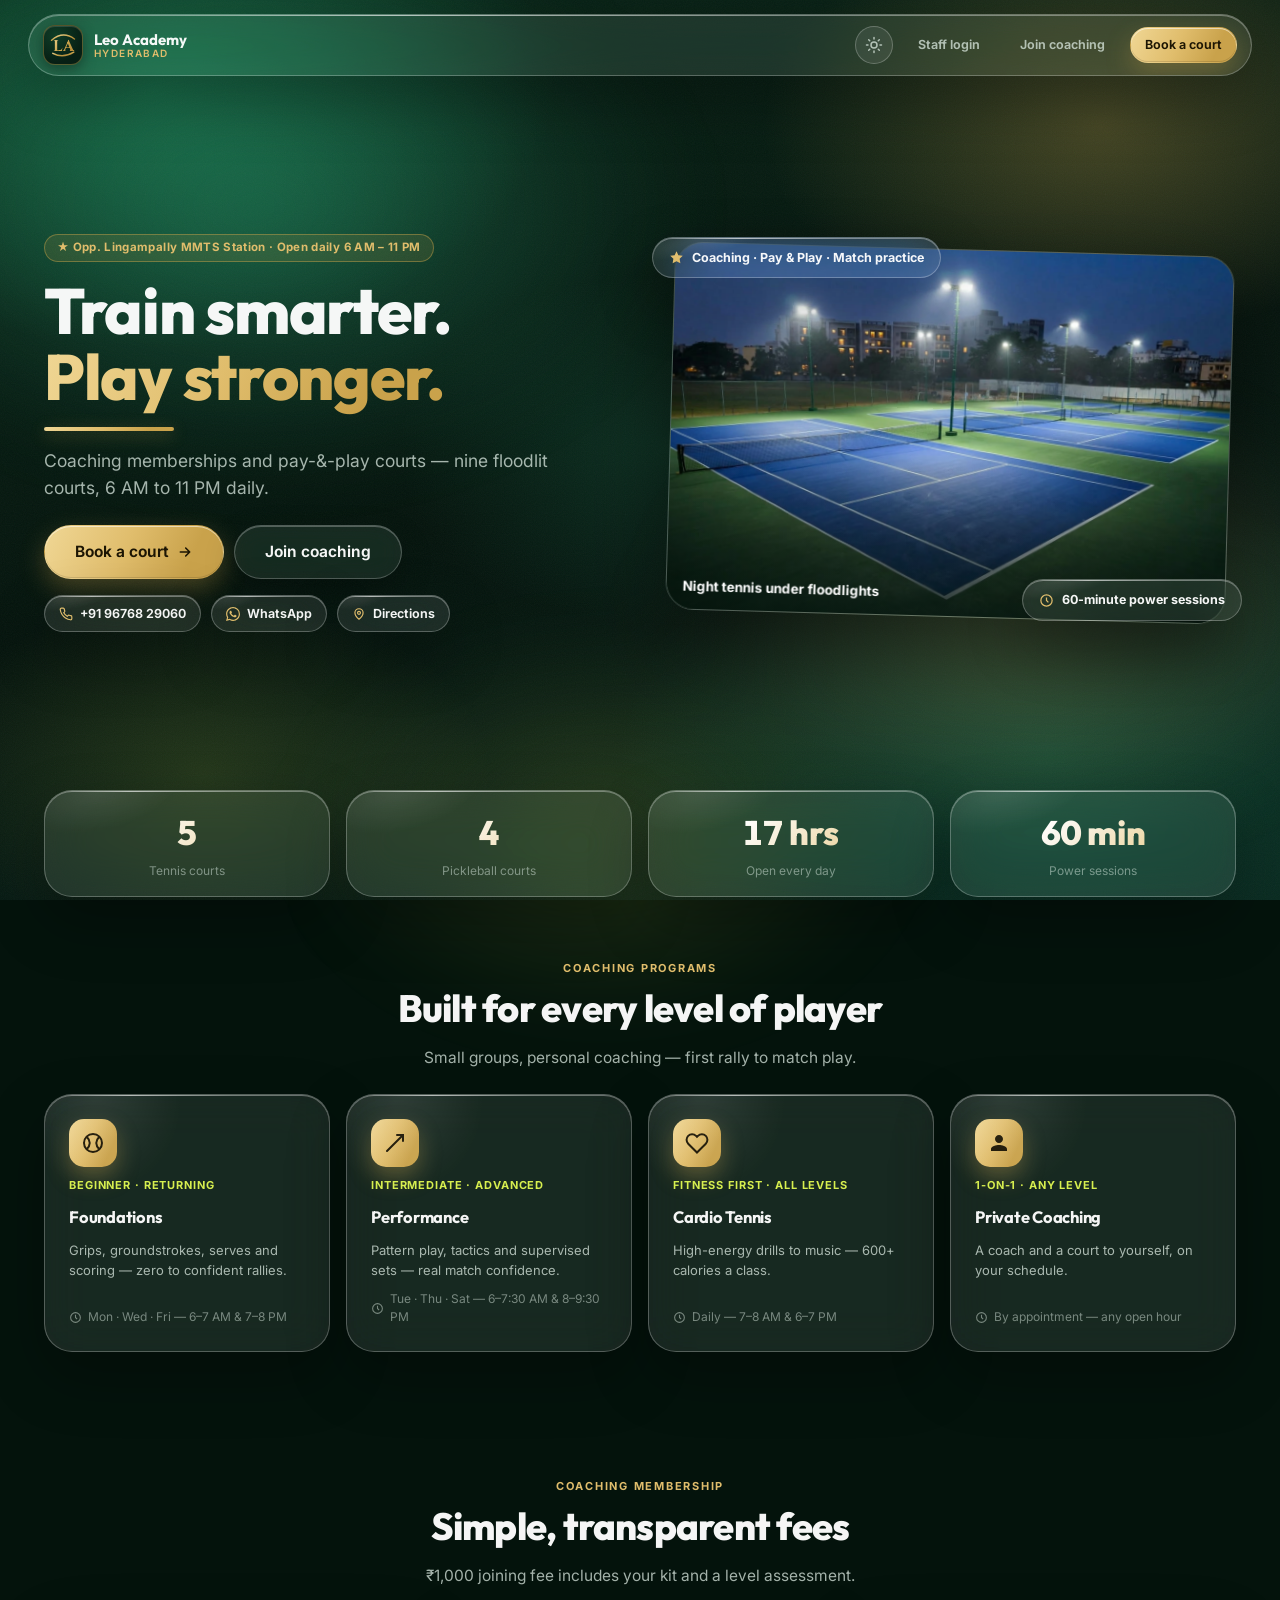
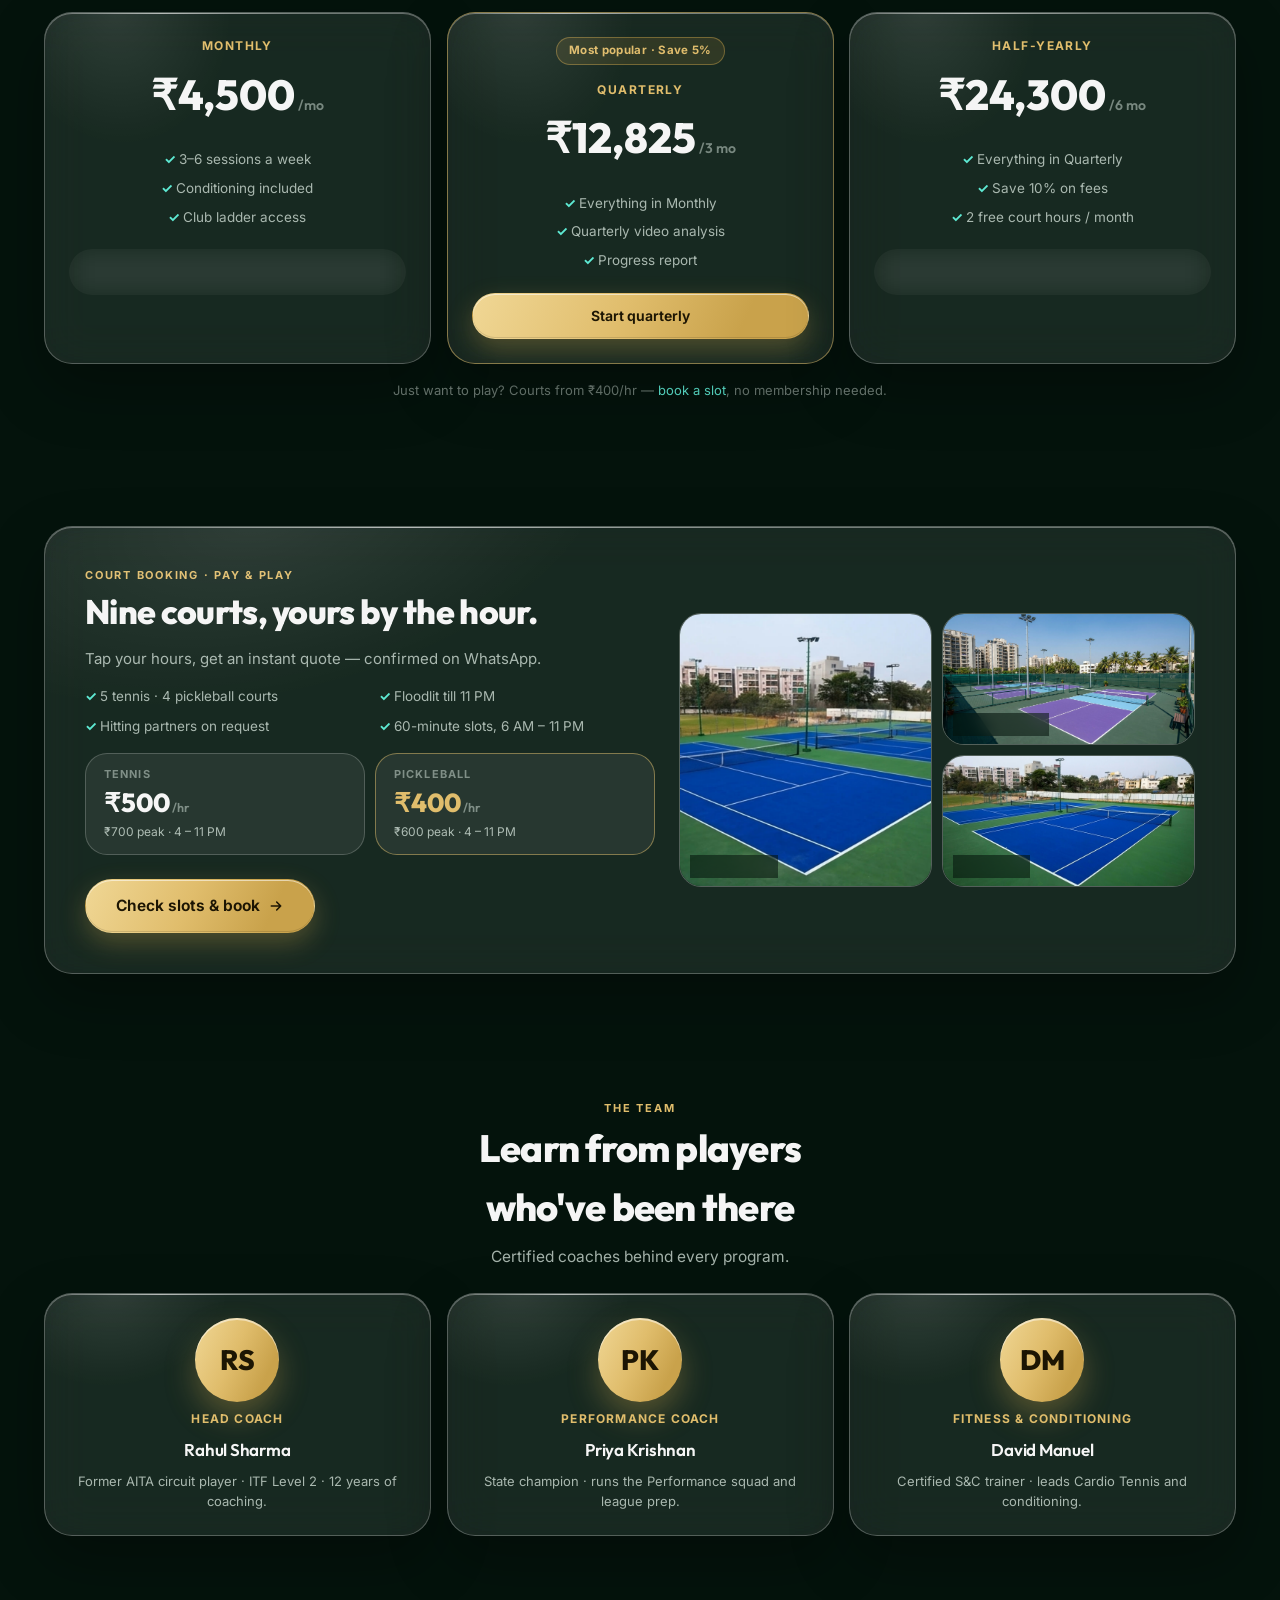
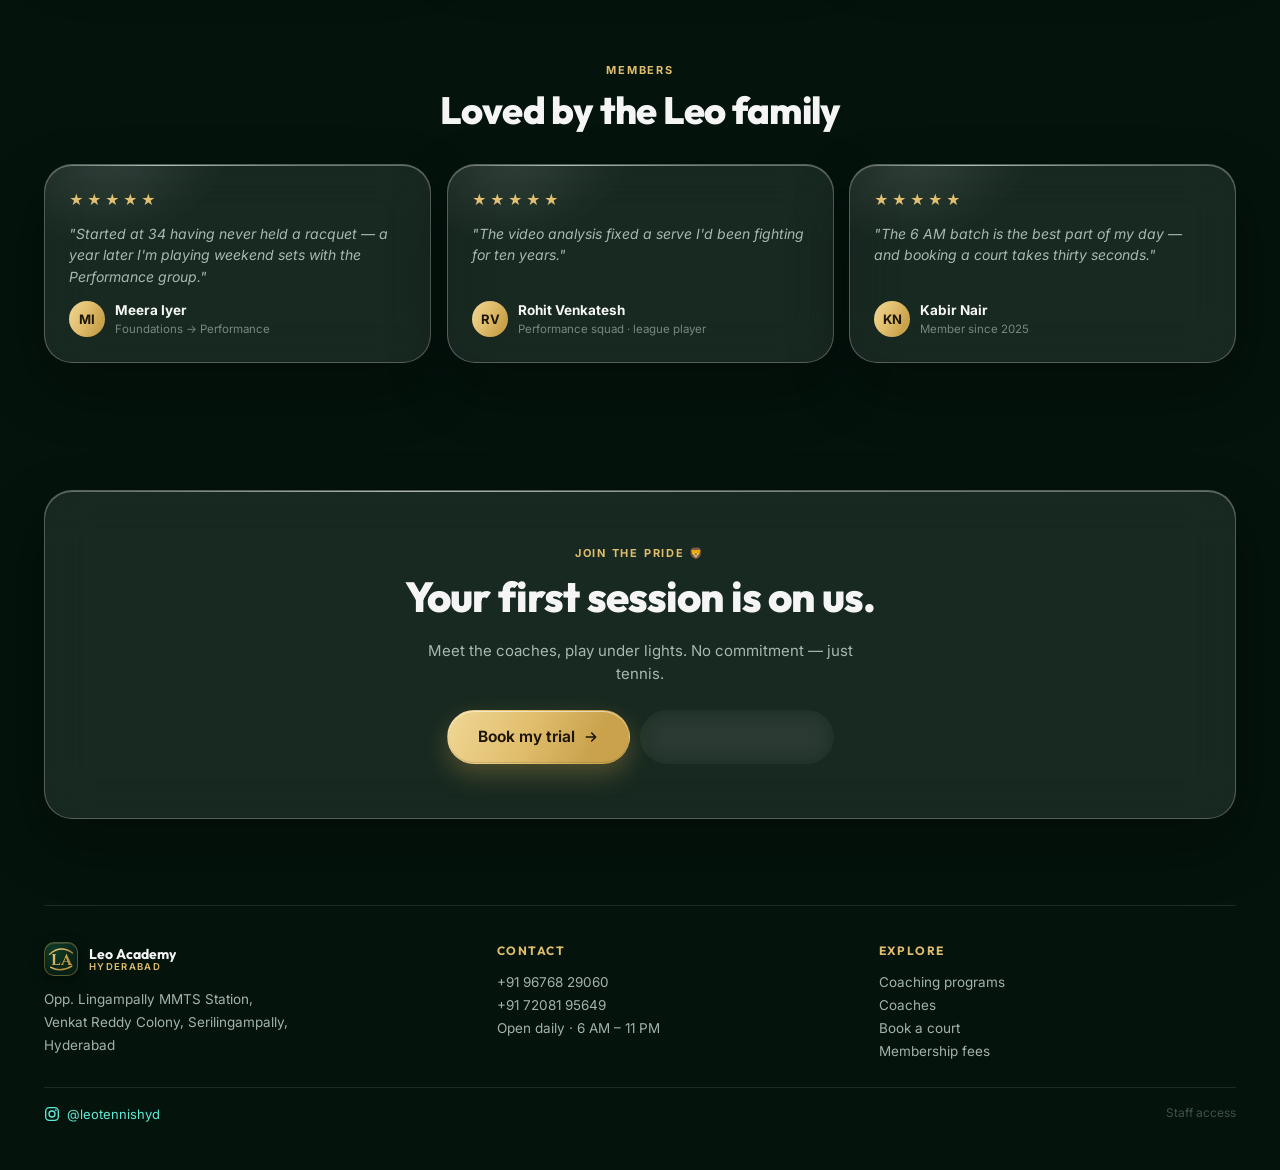
==== commit 1ac394ac: "Member detail: Record payment (cash/UPI/card) + renew; drop redundant hero text - Replaced the membe" ====
--- a/index.html
+++ b/index.html
@@ -308,7 +308,7 @@
       <div class="hero-art">
         <div class="frame">
           <img src="assets/img/courts/court-night.jpg" alt="Leo Academy courts under floodlights at night" />
-          <div class="cap"><strong>Night tennis under floodlights</strong><span>Till 11 PM</span></div>
+          <div class="cap"><strong>Night tennis under floodlights</strong></div>
         </div>
         <div class="chiplet glass c1"><svg viewBox="0 0 24 24" fill="currentColor"><path d="M12 2 15 8.5 22 9.3 17 14l1.2 7L12 17.8 5.8 21 7 14 2 9.3 9 8.5z"/></svg>Coaching · Pay &amp; Play · Match practice</div>
         <div class="chiplet glass c2"><svg viewBox="0 0 24 24" fill="none" stroke="currentColor" stroke-width="2"><circle cx="12" cy="12" r="9"/><path d="M12 7v5l3 3"/></svg>60-minute power sessions</div>
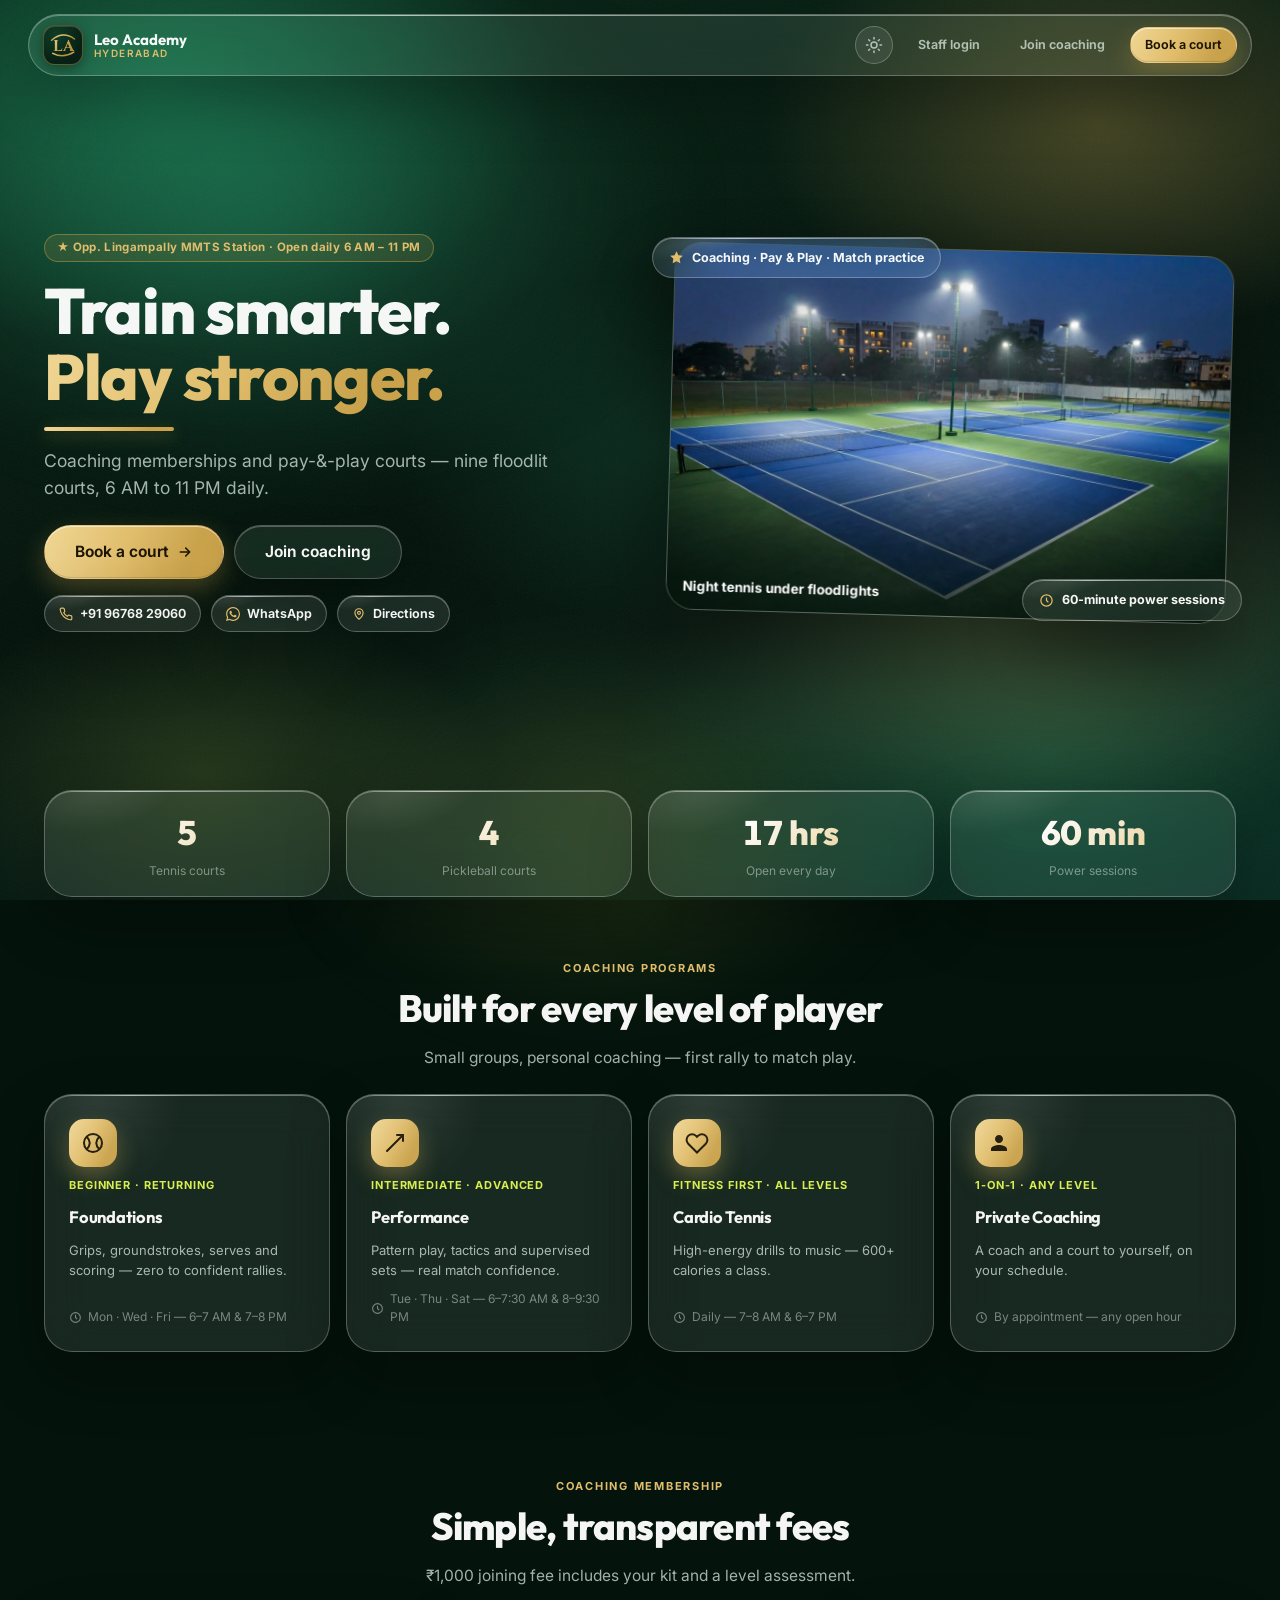
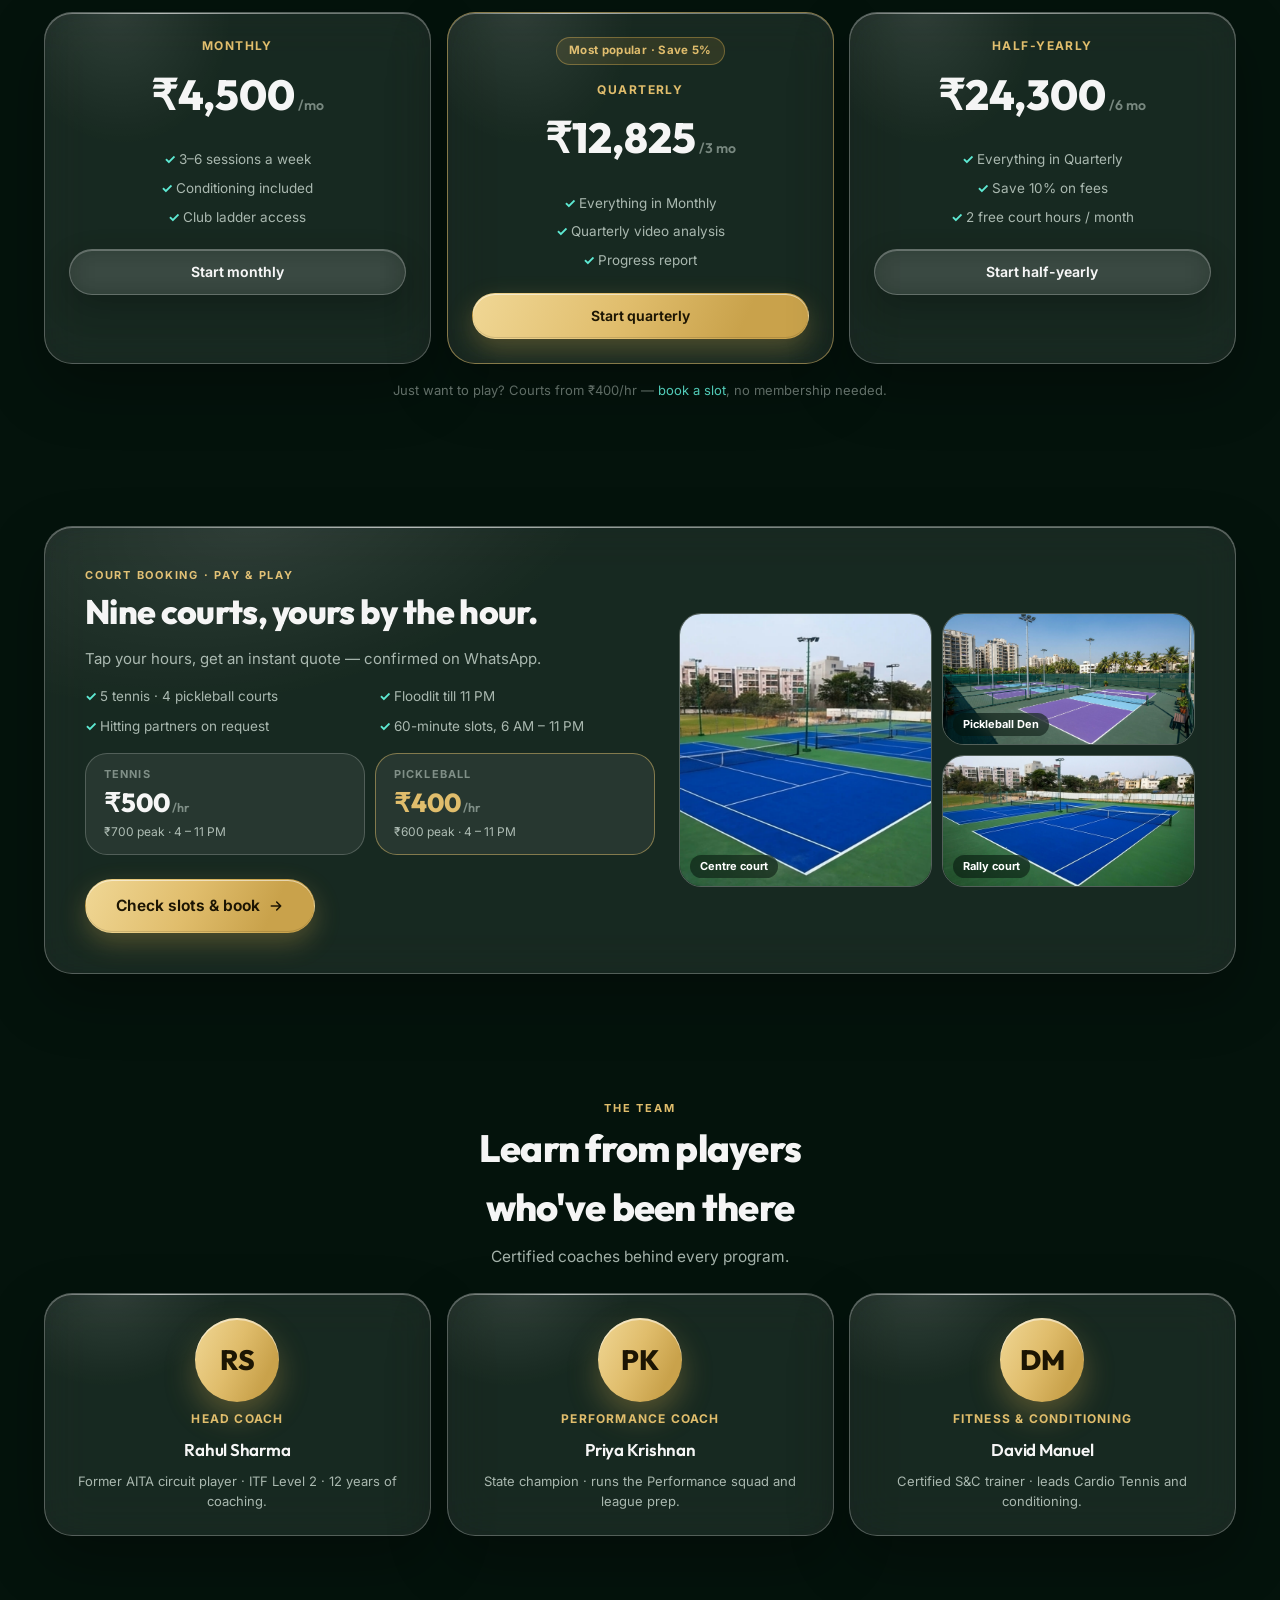
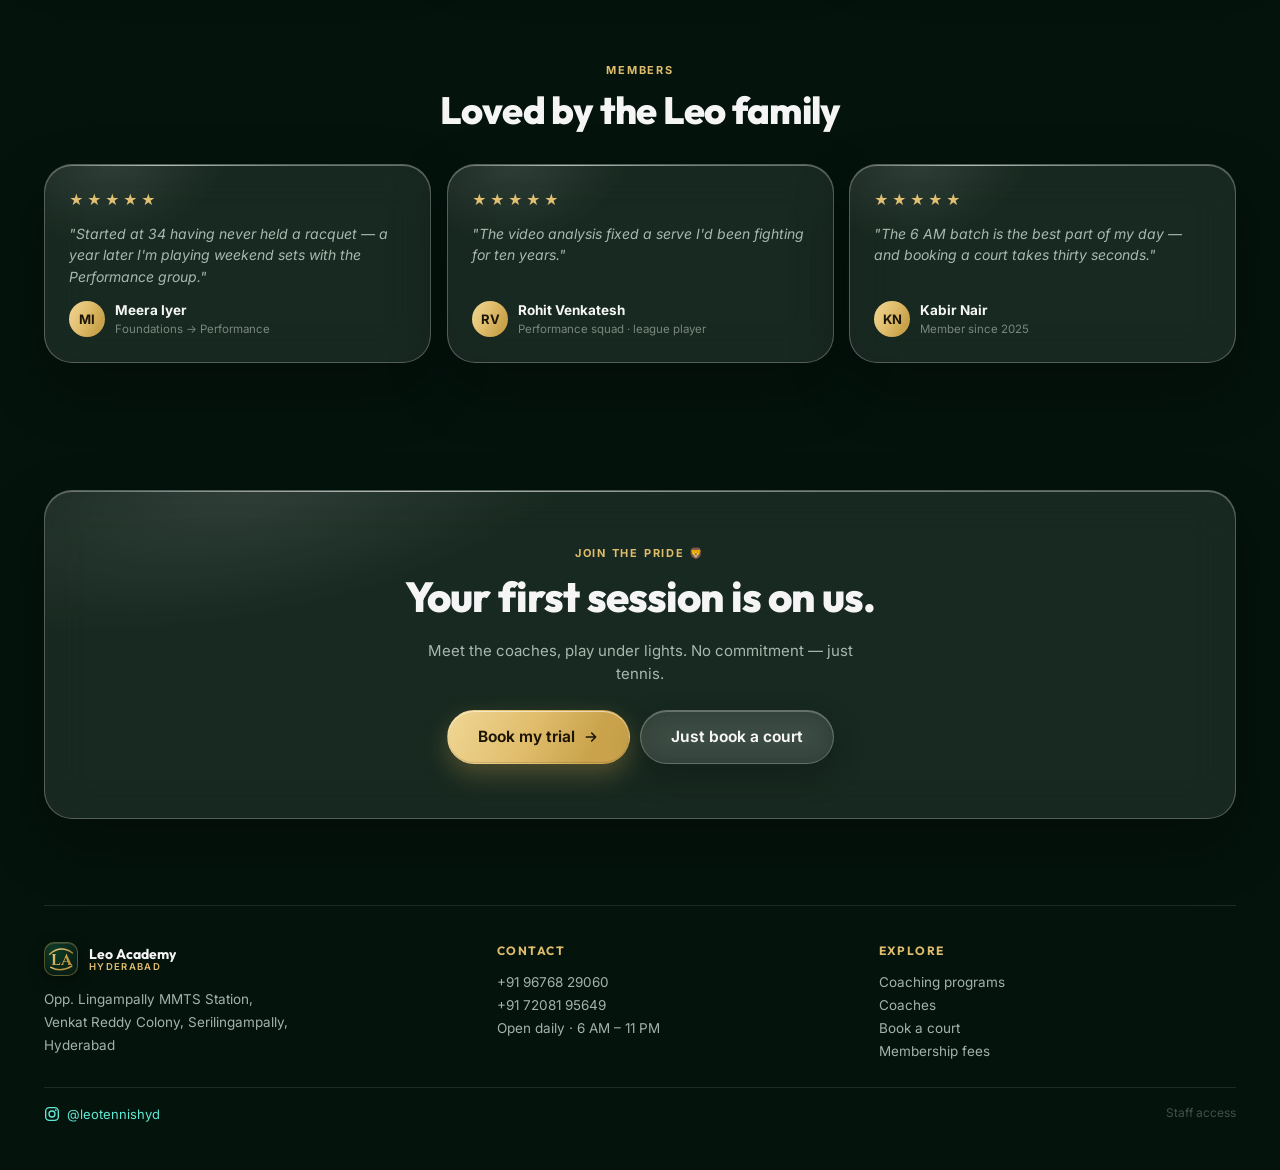
==== commit 15874f7f: "Fix ambient-background flicker on Android/fold: pin bg to a GPU layer The landing (and every glass p" ====
--- a/index.html
+++ b/index.html
@@ -14,7 +14,7 @@
   <link rel="preconnect" href="https://fonts.googleapis.com" />
   <link rel="preconnect" href="https://fonts.gstatic.com" crossorigin />
   <link href="https://fonts.googleapis.com/css2?family=Outfit:wght@500;600;700;800&family=Inter:wght@400;500;600;700&family=Cinzel:wght@700&display=swap" rel="stylesheet" />
-  <link rel="stylesheet" href="assets/css/glass.css?v=30" />
+  <link rel="stylesheet" href="assets/css/glass.css?v=31" />
   <script>
     document.documentElement.dataset.theme = localStorage.getItem("lt-theme") || "dark";
     document.documentElement.classList.add("lt-js");
--- a/assets/css/glass.css
+++ b/assets/css/glass.css
@@ -181,6 +181,14 @@
   position: fixed;
   inset: 0;
   z-index: -2;
+  /* pin the ambient background to its own GPU layer. Without this the fixed
+     bg re-rasterizes on every scroll, and the backdrop-filter glass above it
+     re-samples each frame — which reads as flicker on Android / fold hardware
+     (most visible on the wide fold viewport). translateZ(0) caches it as a
+     composited texture so scrolling never repaints it. */
+  transform: translateZ(0);
+  -webkit-backface-visibility: hidden;
+  backface-visibility: hidden;
   background:
     radial-gradient(46% 42% at 12% 10%, rgba(24, 130, 84, 0.55), transparent 68%),
     radial-gradient(40% 36% at 86% 14%, rgba(201, 162, 75, 0.32), transparent 66%),
@@ -209,6 +217,11 @@
      and a gentle range, so the background never reads as "shifting" */
   animation: lt-drift 80s ease-in-out infinite alternate;
   filter: blur(42px);
+  /* keep the big blurred drift layer on its own composited plane so the
+     42px blur is rasterized once, not re-blurred every scrolled frame */
+  will-change: transform;
+  -webkit-backface-visibility: hidden;
+  backface-visibility: hidden;
 }
 :root[data-theme="light"] .lt-bg::before {
   background:
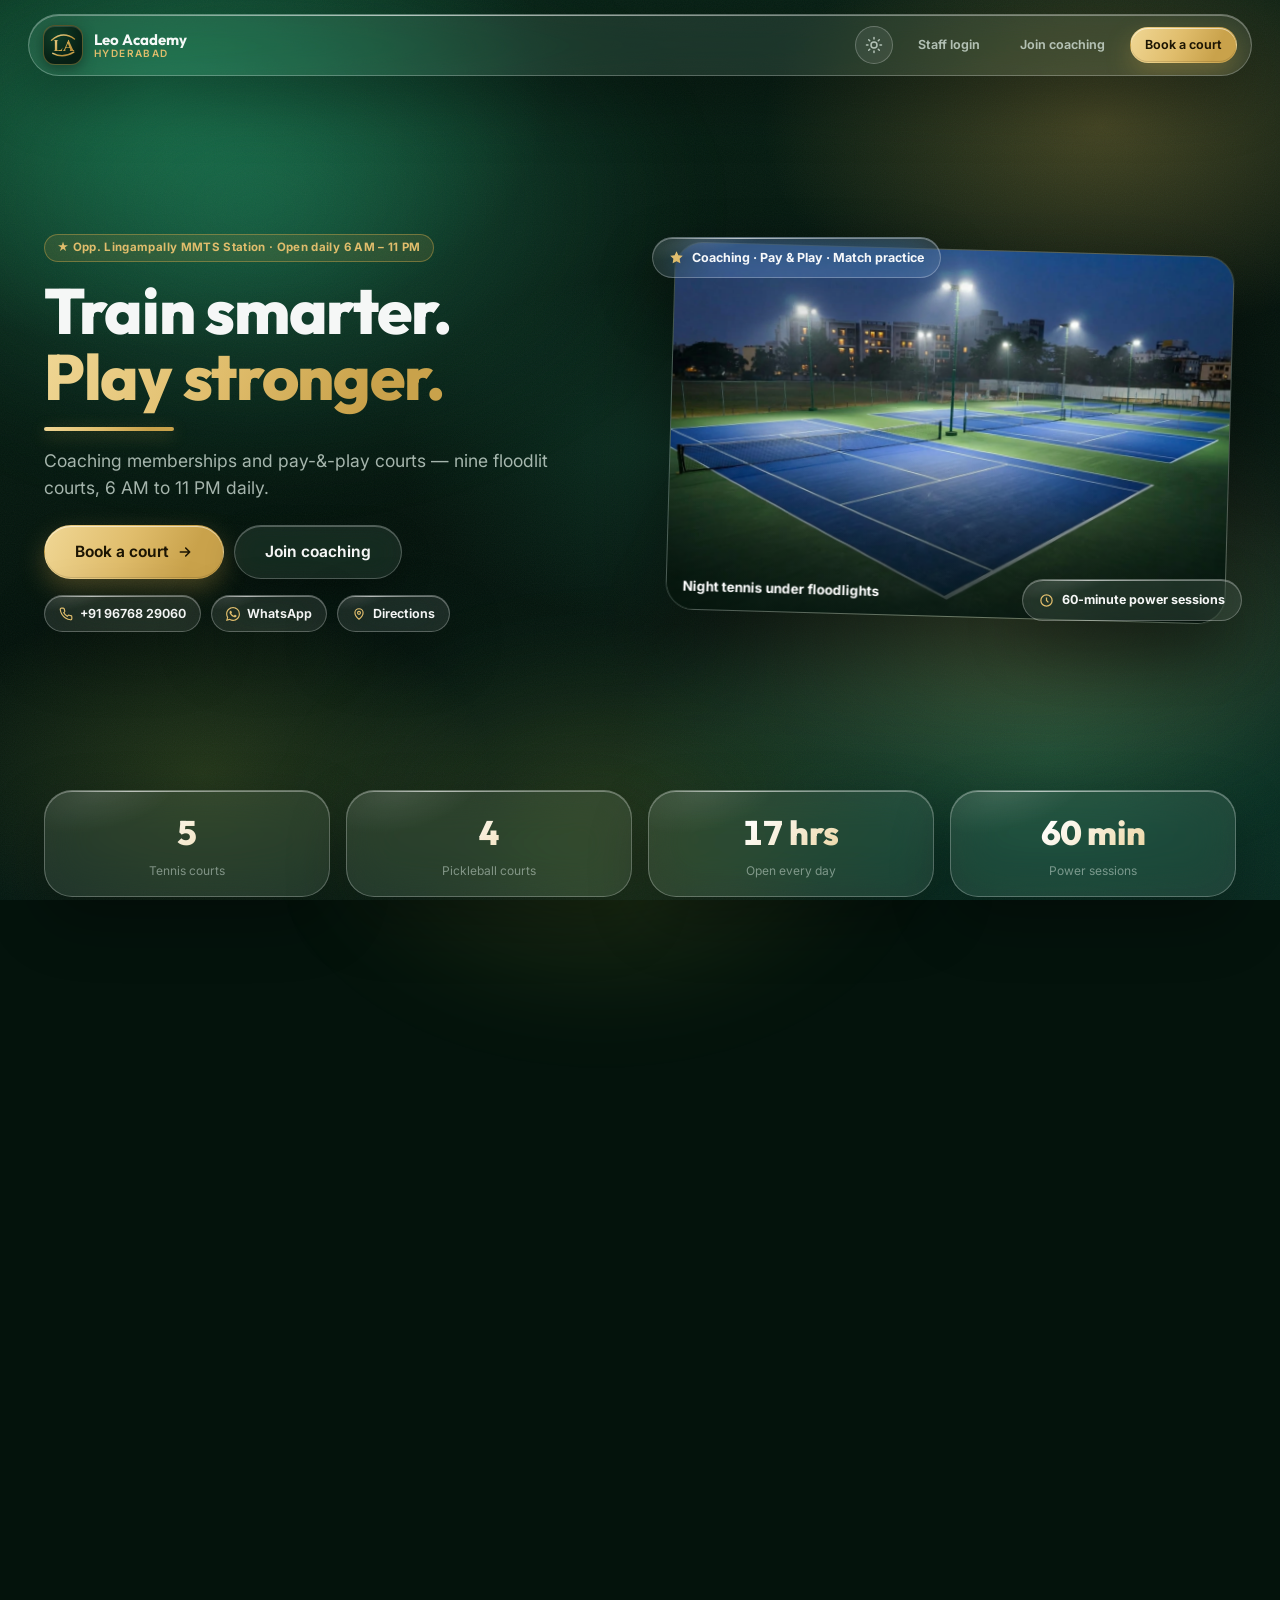
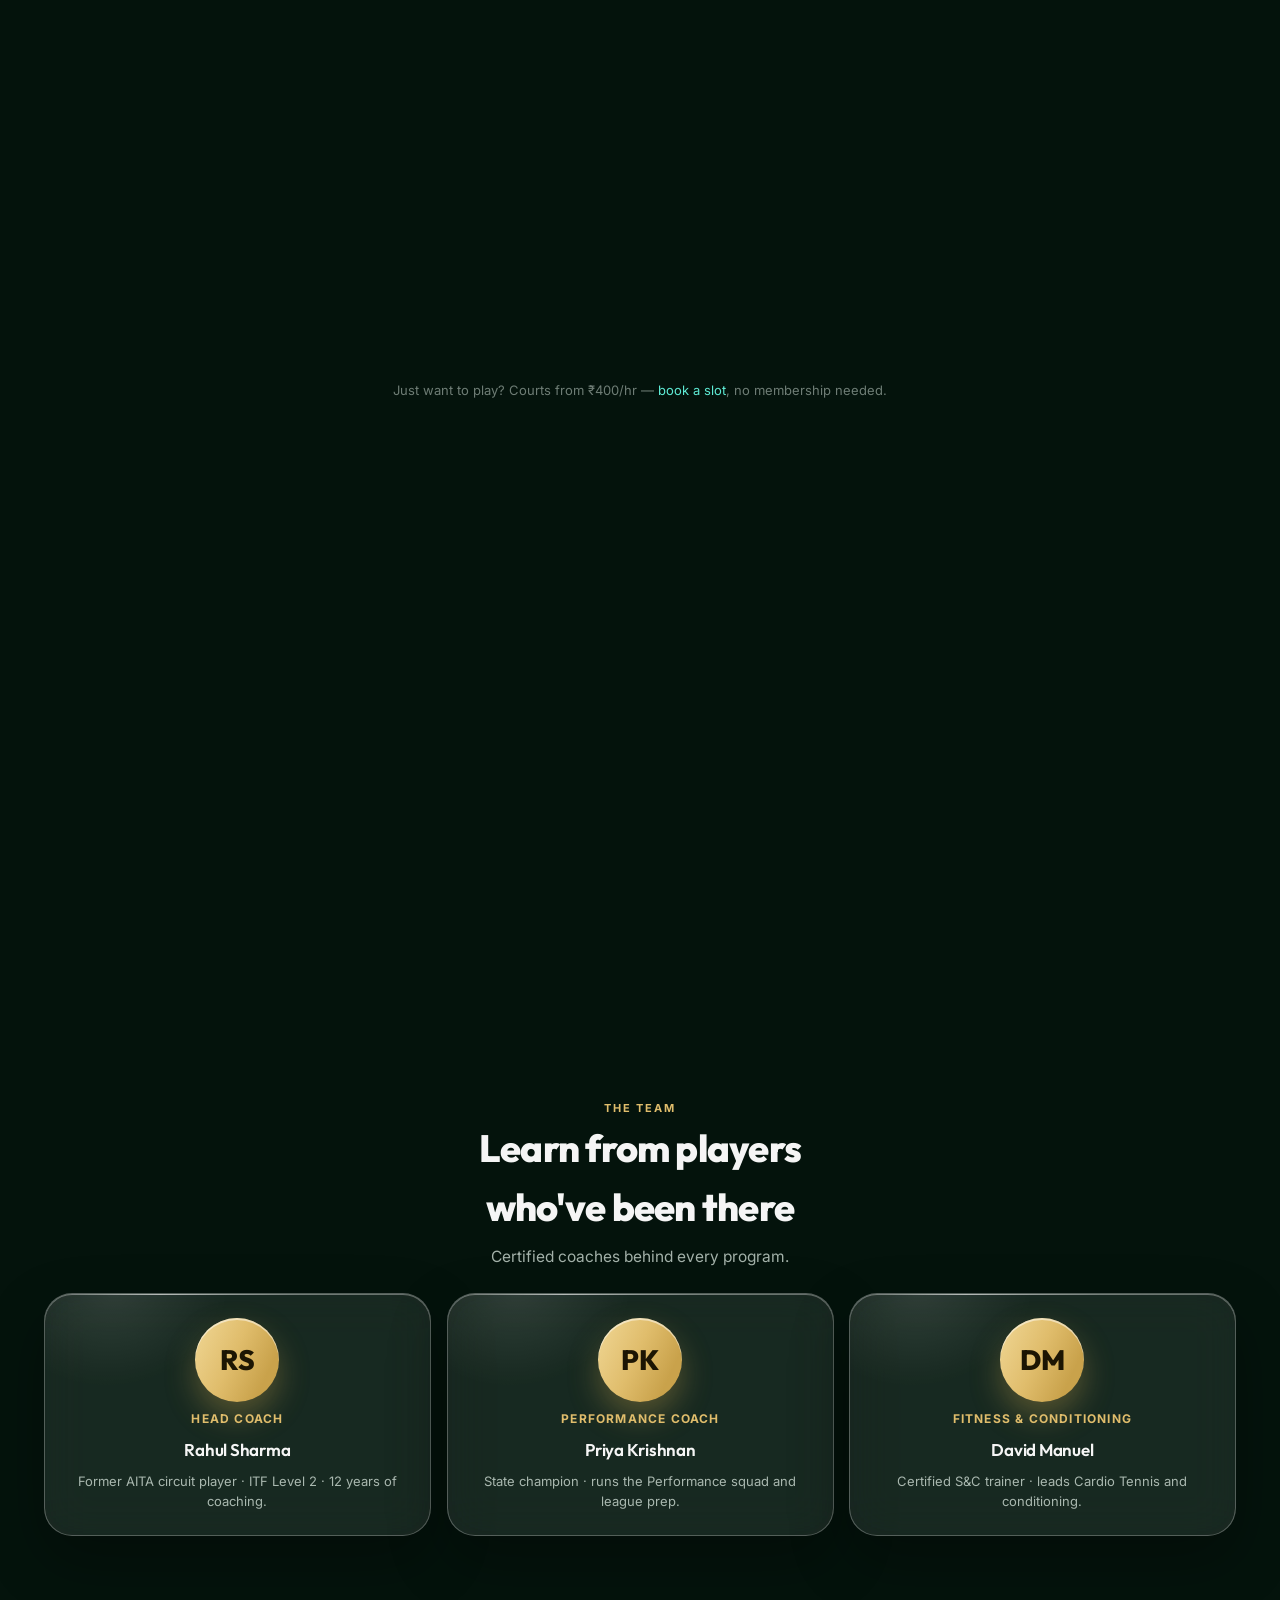
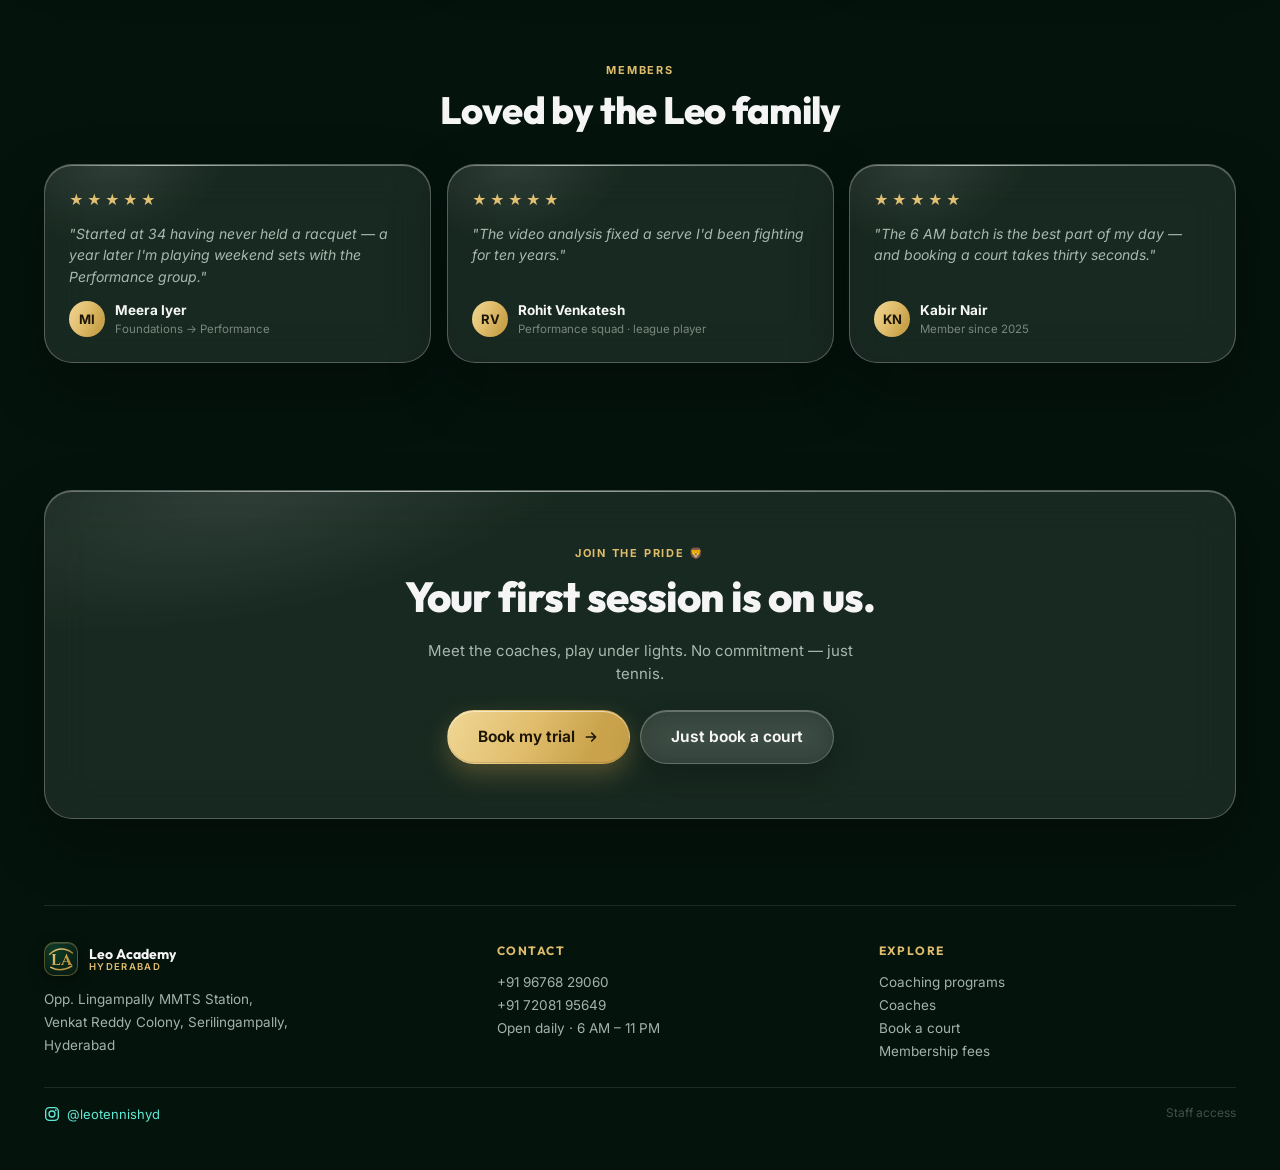
==== commit f0decb68: "Finance: move Record payment/expense action into the Ledger header The action button (whose label + " ====
--- a/index.html
+++ b/index.html
@@ -14,7 +14,7 @@
   <link rel="preconnect" href="https://fonts.googleapis.com" />
   <link rel="preconnect" href="https://fonts.gstatic.com" crossorigin />
   <link href="https://fonts.googleapis.com/css2?family=Outfit:wght@500;600;700;800&family=Inter:wght@400;500;600;700&family=Cinzel:wght@700&display=swap" rel="stylesheet" />
-  <link rel="stylesheet" href="assets/css/glass.css?v=31" />
+  <link rel="stylesheet" href="assets/css/glass.css?v=35" />
   <script>
     document.documentElement.dataset.theme = localStorage.getItem("lt-theme") || "dark";
     document.documentElement.classList.add("lt-js");
@@ -747,7 +747,7 @@
     })();
   </script>
 
-  <script src="assets/js/core.js?v=30"></script>
-  <script src="assets/js/cloud.js?v=30"></script>
+  <script src="assets/js/core.js?v=35"></script>
+  <script src="assets/js/cloud.js?v=35"></script>
 </body>
 </html>
--- a/assets/css/glass.css
+++ b/assets/css/glass.css
@@ -661,6 +661,38 @@
 .pill.red { color: var(--tx-red); border-color: rgba(220, 80, 86, 0.4); background: rgba(255, 107, 107, 0.12); }
 .pill.optic { color: var(--tx-optic); border-color: rgba(215, 239, 79, 0.35); background: rgba(215, 239, 79, 0.1); }
 
+/* ---------- Filter dropdown ----------
+   DESIGN RULE: 1–2 mutually-exclusive choices may use chips / a tab toggle.
+   3+ filter options use this compact dropdown — never a long wrapping row of
+   chip buttons. Keeps toolbars calm and consistent across every page. */
+.lt-filter { width: auto; display: inline-block; }
+.lt-filter select {
+  width: auto;
+  padding: 8px 34px 8px 14px;
+  font-size: 12.5px;
+  font-weight: 600;
+  color: var(--ink-hi);
+  border-radius: var(--r-pill);
+  background-color: var(--chip-bg);
+  background-position: right 12px center;
+  box-shadow: none;
+}
+.lt-filter select:hover { border-color: var(--input-border-hover); }
+
+/* ---------- Inline table-cell status / tags ----------
+   Pills are for standalone status chips (cards, headers), NOT dense table
+   data. In tables use plain coloured text — a leading dot for a status,
+   nothing for a plain category/type/mode label. */
+.cell-status { display: inline-flex; align-items: center; gap: 6px; font-weight: 650; font-size: 12.5px; }
+.cell-status::before { content: ""; width: 7px; height: 7px; border-radius: 50%; background: currentColor; flex: none; }
+.cell-status.green { color: var(--tx-green); }
+.cell-status.red { color: var(--tx-red); }
+.cell-status.gold { color: var(--tx-gold); }
+.cell-tag { font-weight: 600; font-size: 12.5px; color: var(--ink-mid); }
+.cell-tag.gold { color: var(--tx-gold); }
+.cell-tag.green { color: var(--tx-green); }
+.cell-tag.red { color: var(--tx-red); }
+
 .stat-card { padding: var(--gap-3) var(--gap-4); display: flex; flex-direction: column; gap: 2px; }
 .stat-card .stat-value {
   font-family: var(--font-display);
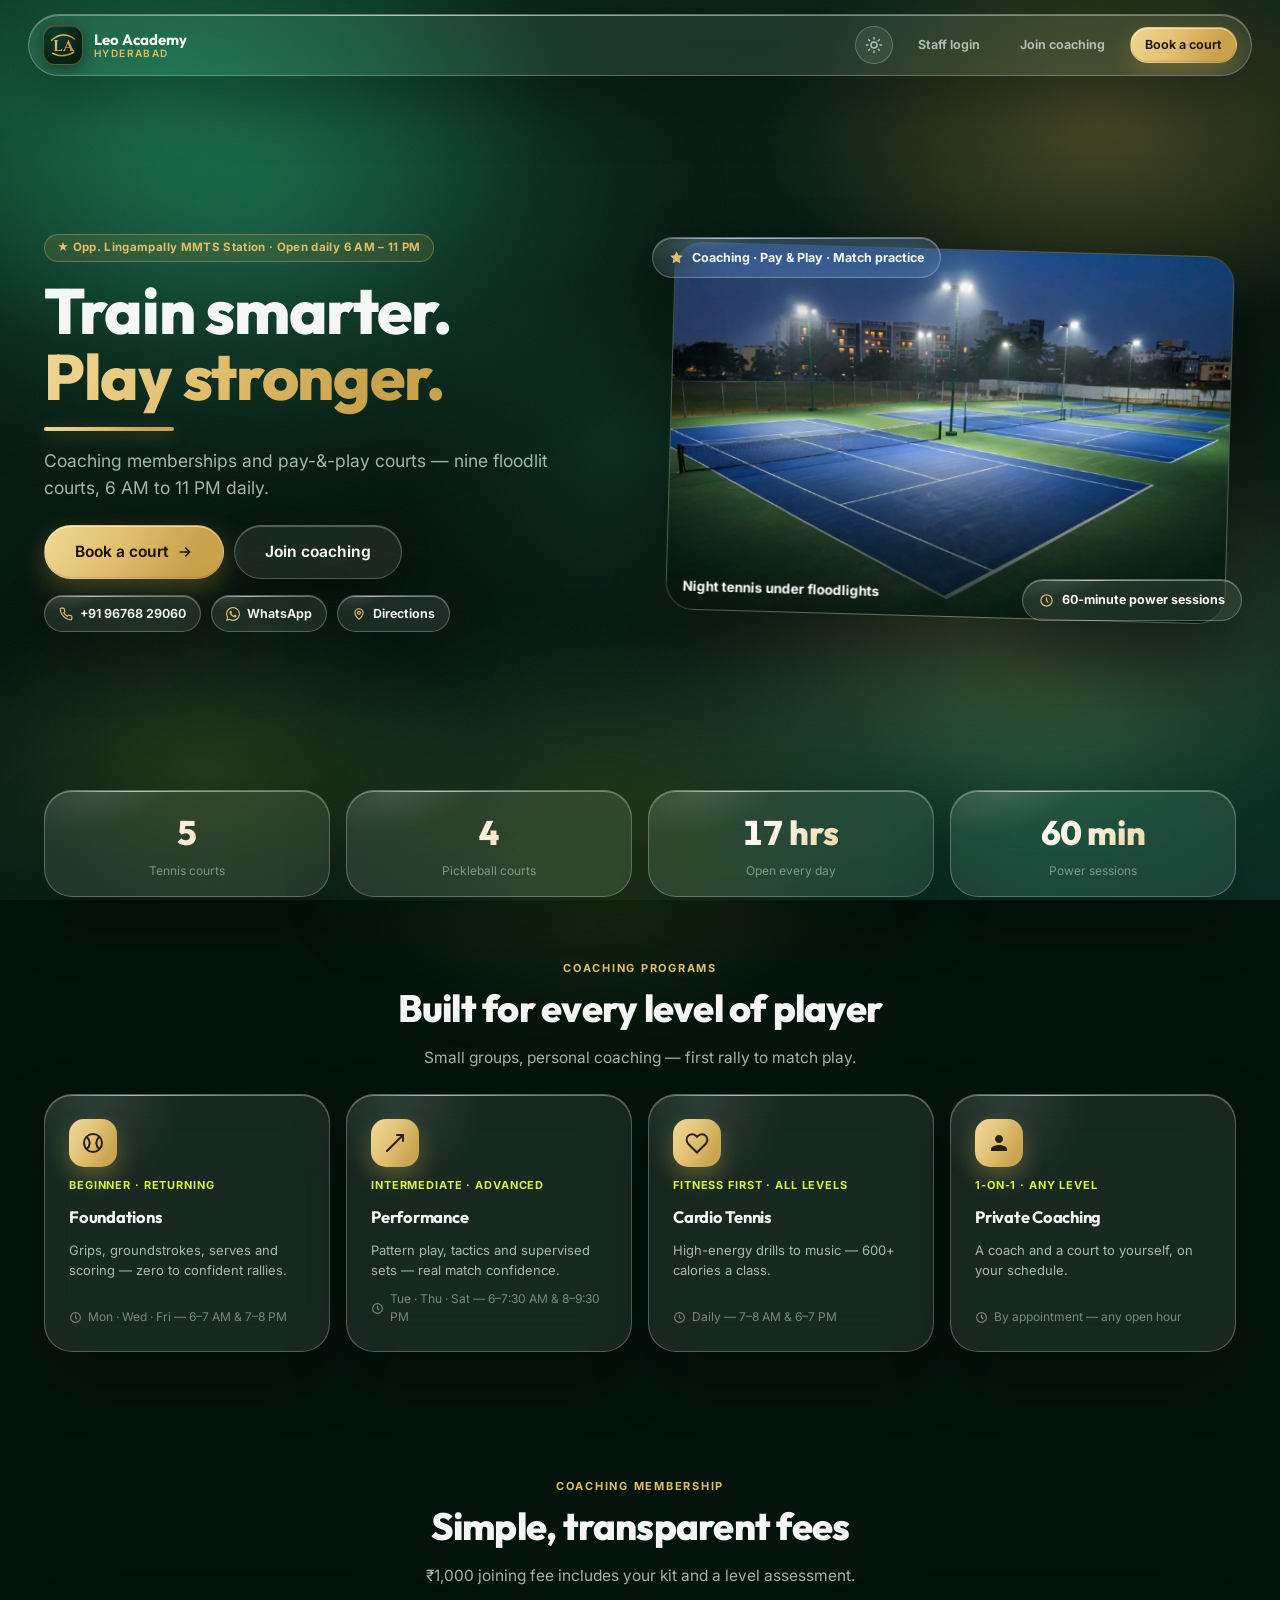
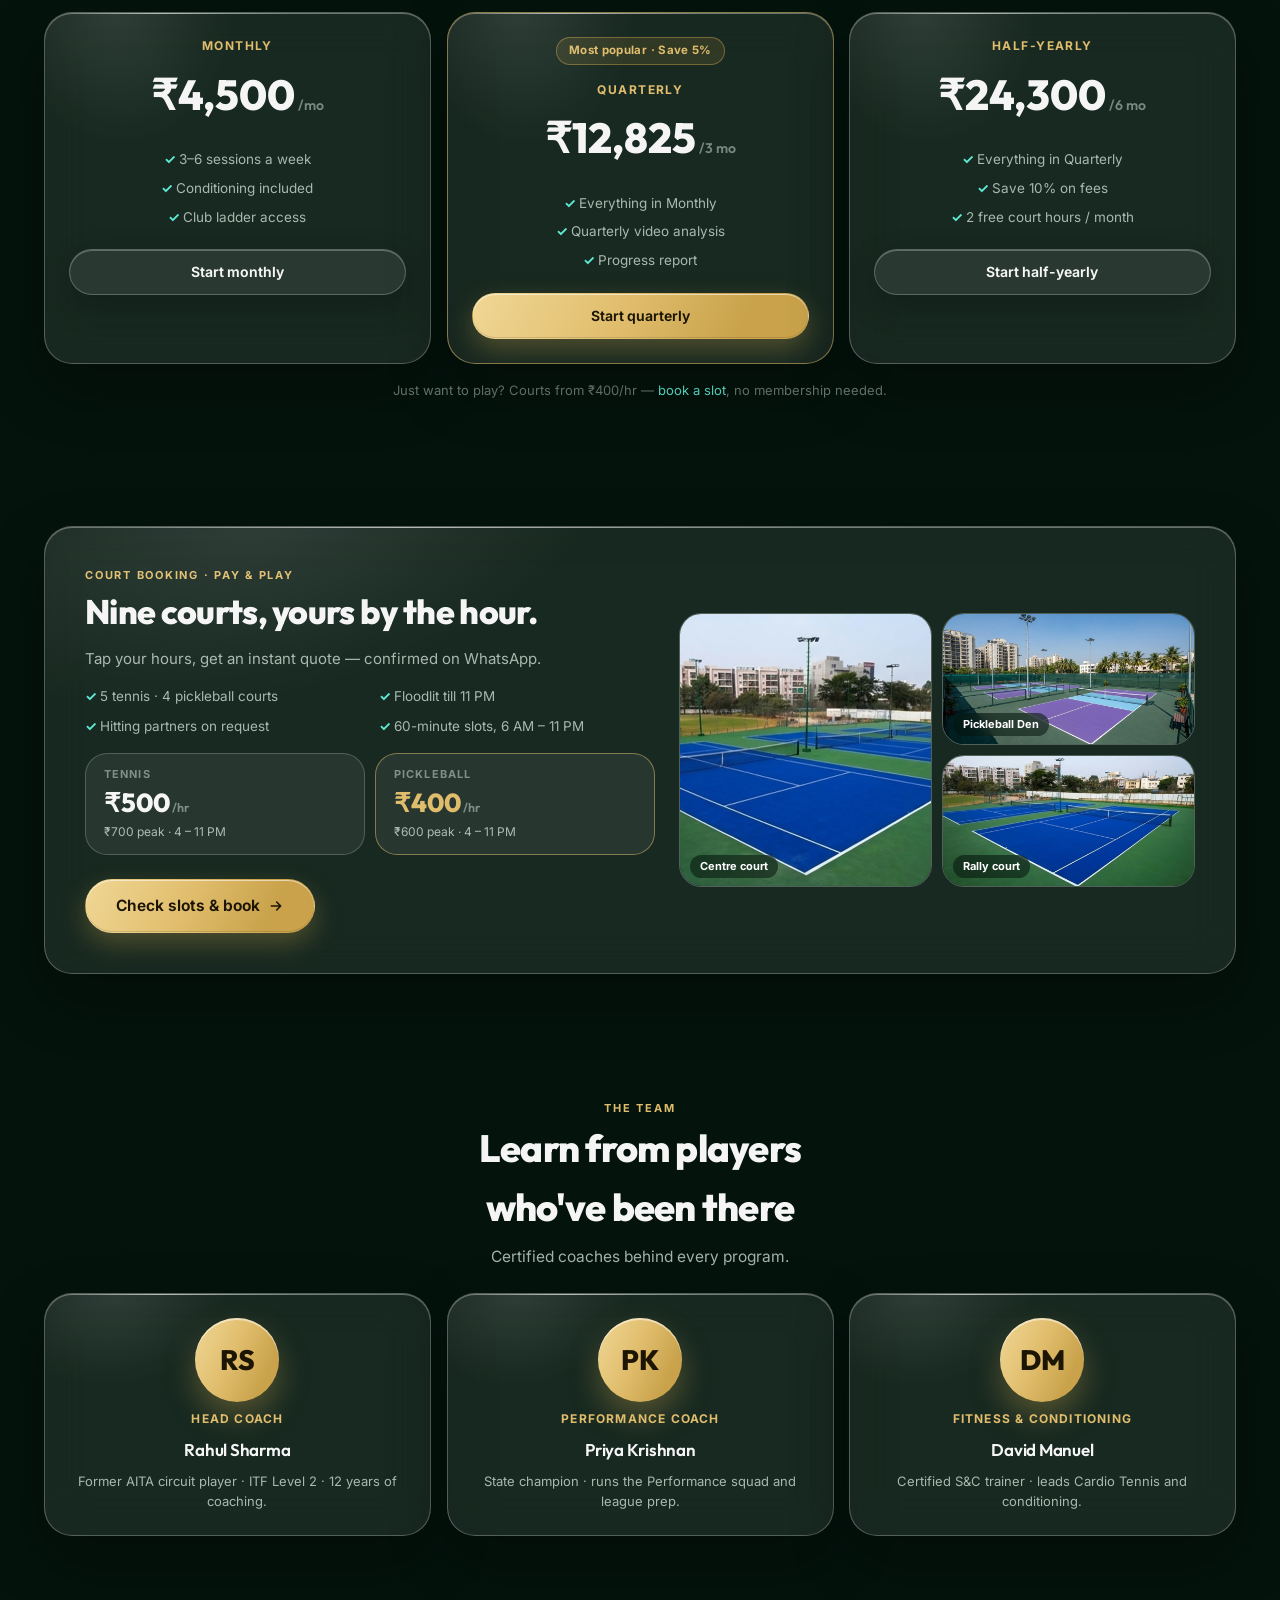
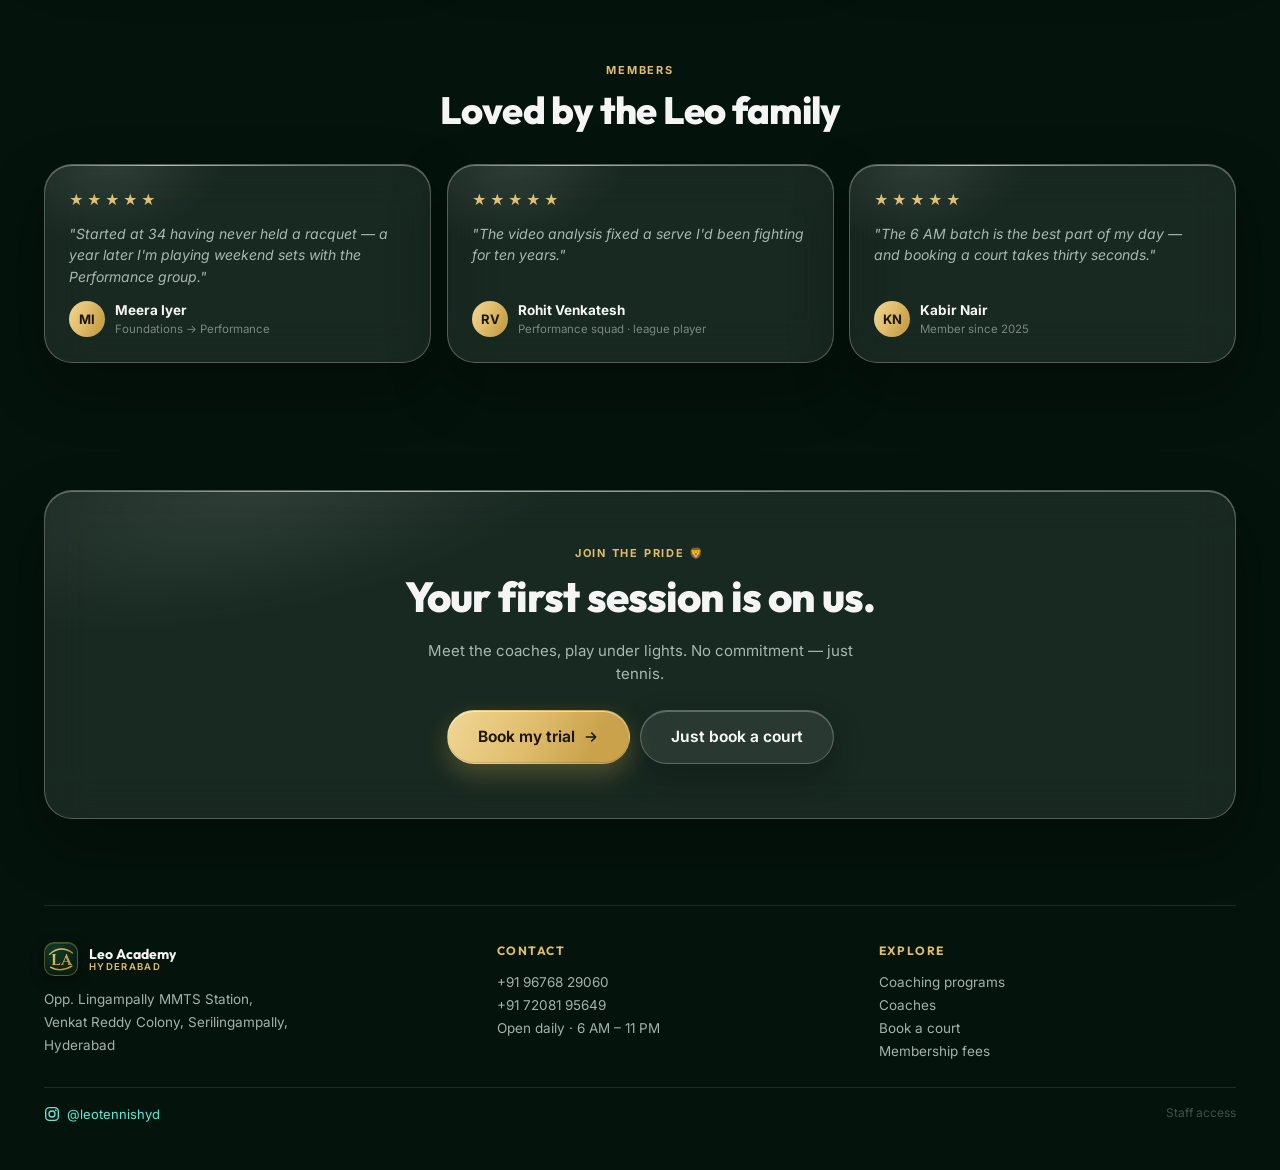
==== commit dcb93067: "Fix Safari rendering: white glass controls, blank pages, stuck reveals Three related WebKit/Safari b" ====
--- a/index.html
+++ b/index.html
@@ -14,7 +14,7 @@
   <link rel="preconnect" href="https://fonts.googleapis.com" />
   <link rel="preconnect" href="https://fonts.gstatic.com" crossorigin />
   <link href="https://fonts.googleapis.com/css2?family=Outfit:wght@500;600;700;800&family=Inter:wght@400;500;600;700&family=Cinzel:wght@700&display=swap" rel="stylesheet" />
-  <link rel="stylesheet" href="assets/css/glass.css?v=35" />
+  <link rel="stylesheet" href="assets/css/glass.css?v=36" />
   <script>
     document.documentElement.dataset.theme = localStorage.getItem("lt-theme") || "dark";
     document.documentElement.classList.add("lt-js");
@@ -747,7 +747,7 @@
     })();
   </script>
 
-  <script src="assets/js/core.js?v=35"></script>
-  <script src="assets/js/cloud.js?v=35"></script>
+  <script src="assets/js/core.js?v=36"></script>
+  <script src="assets/js/cloud.js?v=36"></script>
 </body>
 </html>
--- a/assets/css/glass.css
+++ b/assets/css/glass.css
@@ -528,8 +528,9 @@
   color: var(--ink-hi);
   background: var(--chip-bg);
   border-color: var(--chip-border);
-  -webkit-backdrop-filter: blur(14px) saturate(160%);
-  backdrop-filter: blur(14px) saturate(160%);
+  /* No own backdrop-filter: these sit inside already-frosted .glass surfaces,
+     and Safari renders a nested backdrop-filter as an opaque WHITE block. The
+     translucent background alone reads as glass over the parent. */
   box-shadow: var(--glass-shadow-soft);
 }
 .btn-glass:hover { border-color: var(--input-border-hover); }
@@ -823,8 +824,8 @@
   font-weight: 650;
   cursor: pointer;
   transition: all 0.25s ease;
-  -webkit-backdrop-filter: blur(8px);
-  backdrop-filter: blur(8px);
+  /* No own backdrop-filter — nested inside .glass it renders white in Safari
+     (WebKit nested backdrop-filter bug). Translucent bg + border is enough. */
   text-decoration: none;
 }
 .chip:hover { border-color: var(--input-border-hover); color: var(--ink-hi); }
@@ -873,7 +874,10 @@
 
 /* Page enter transition */
 html.lt-js .lt-page { animation: lt-page-in 0.55s var(--ease-spring) both; }
-@keyframes lt-page-in { from { opacity: 0; transform: translateY(10px); } }
+/* Slide-up only, NO opacity fade: with `both` fill-mode an opacity:0 start frame
+   left the whole page invisible on Safari whenever it didn't start the animation
+   (intermittent blank page). Transform-only keeps content always visible. */
+@keyframes lt-page-in { from { transform: translateY(10px); } }
 @media (prefers-reduced-motion: reduce) { html.lt-js .lt-page { animation: none; } }
 
 /* ---------- Tennis-themed animated backdrop ---------- */
